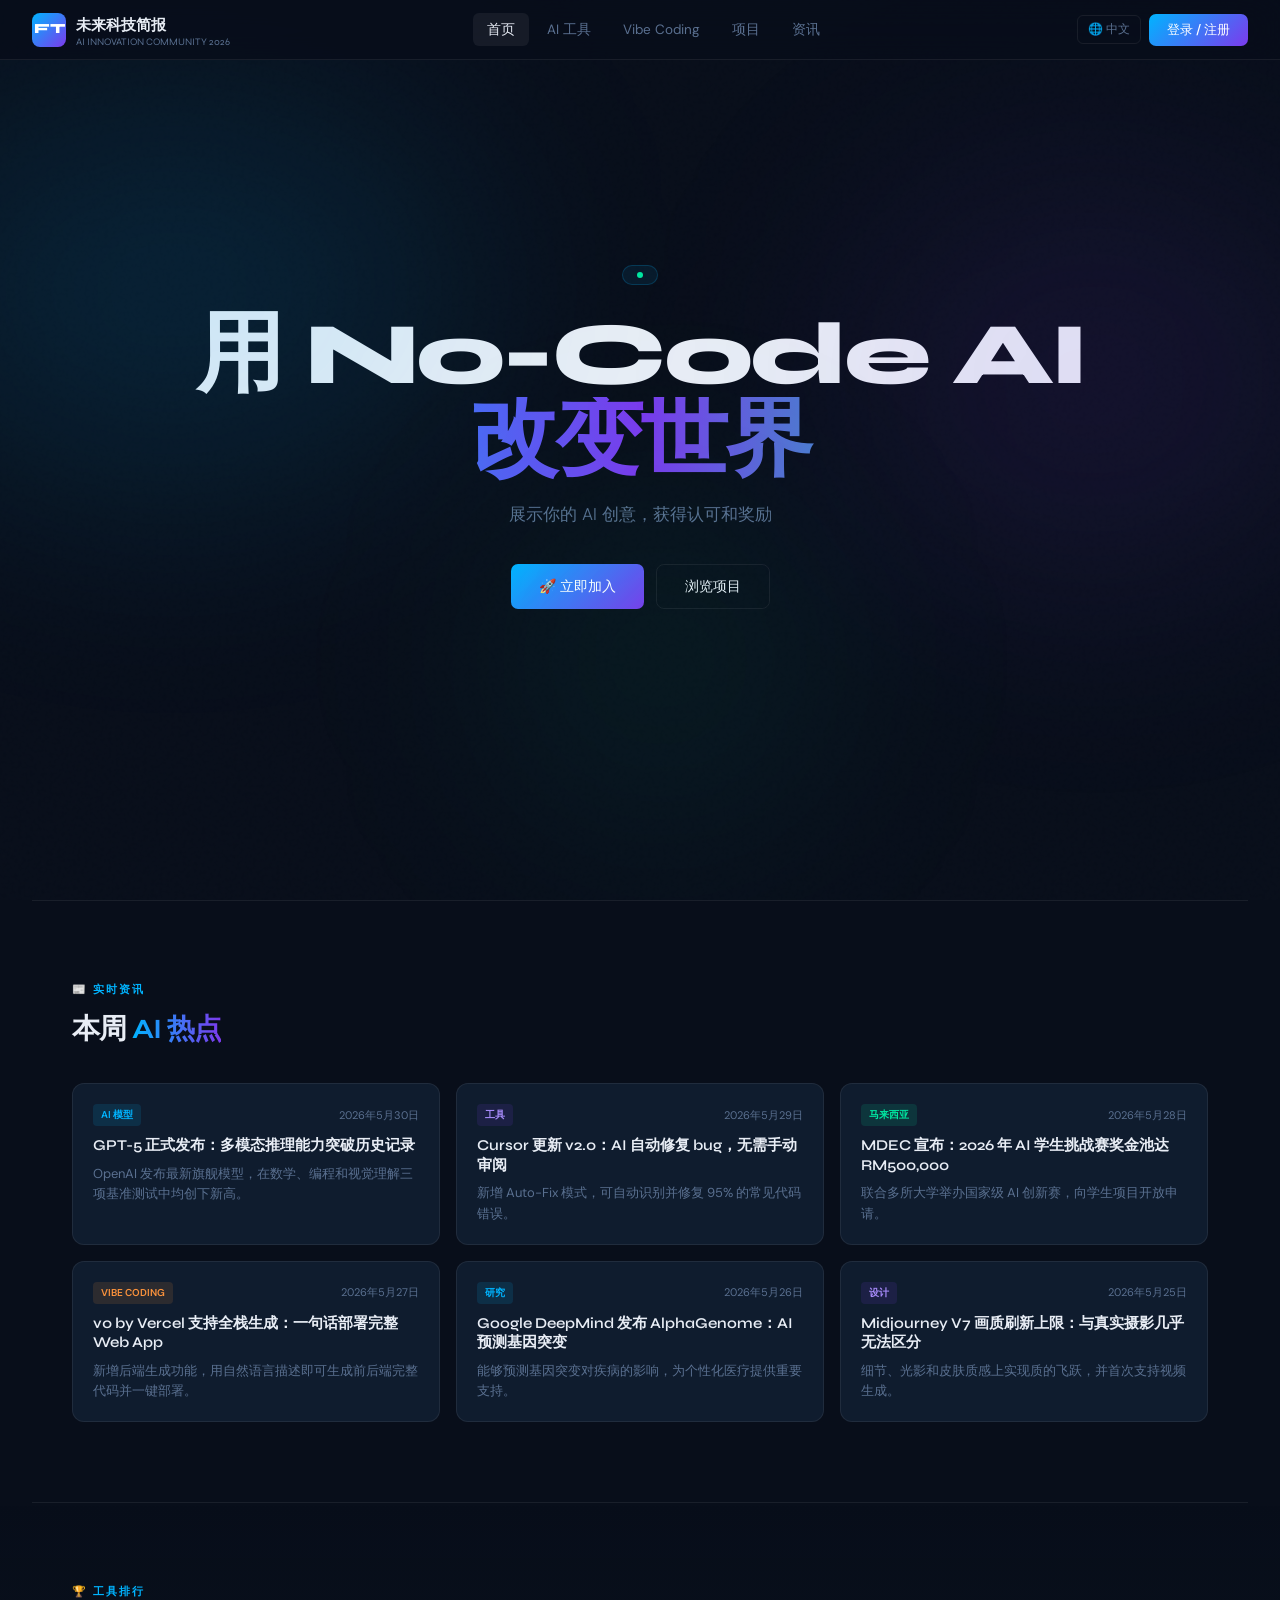
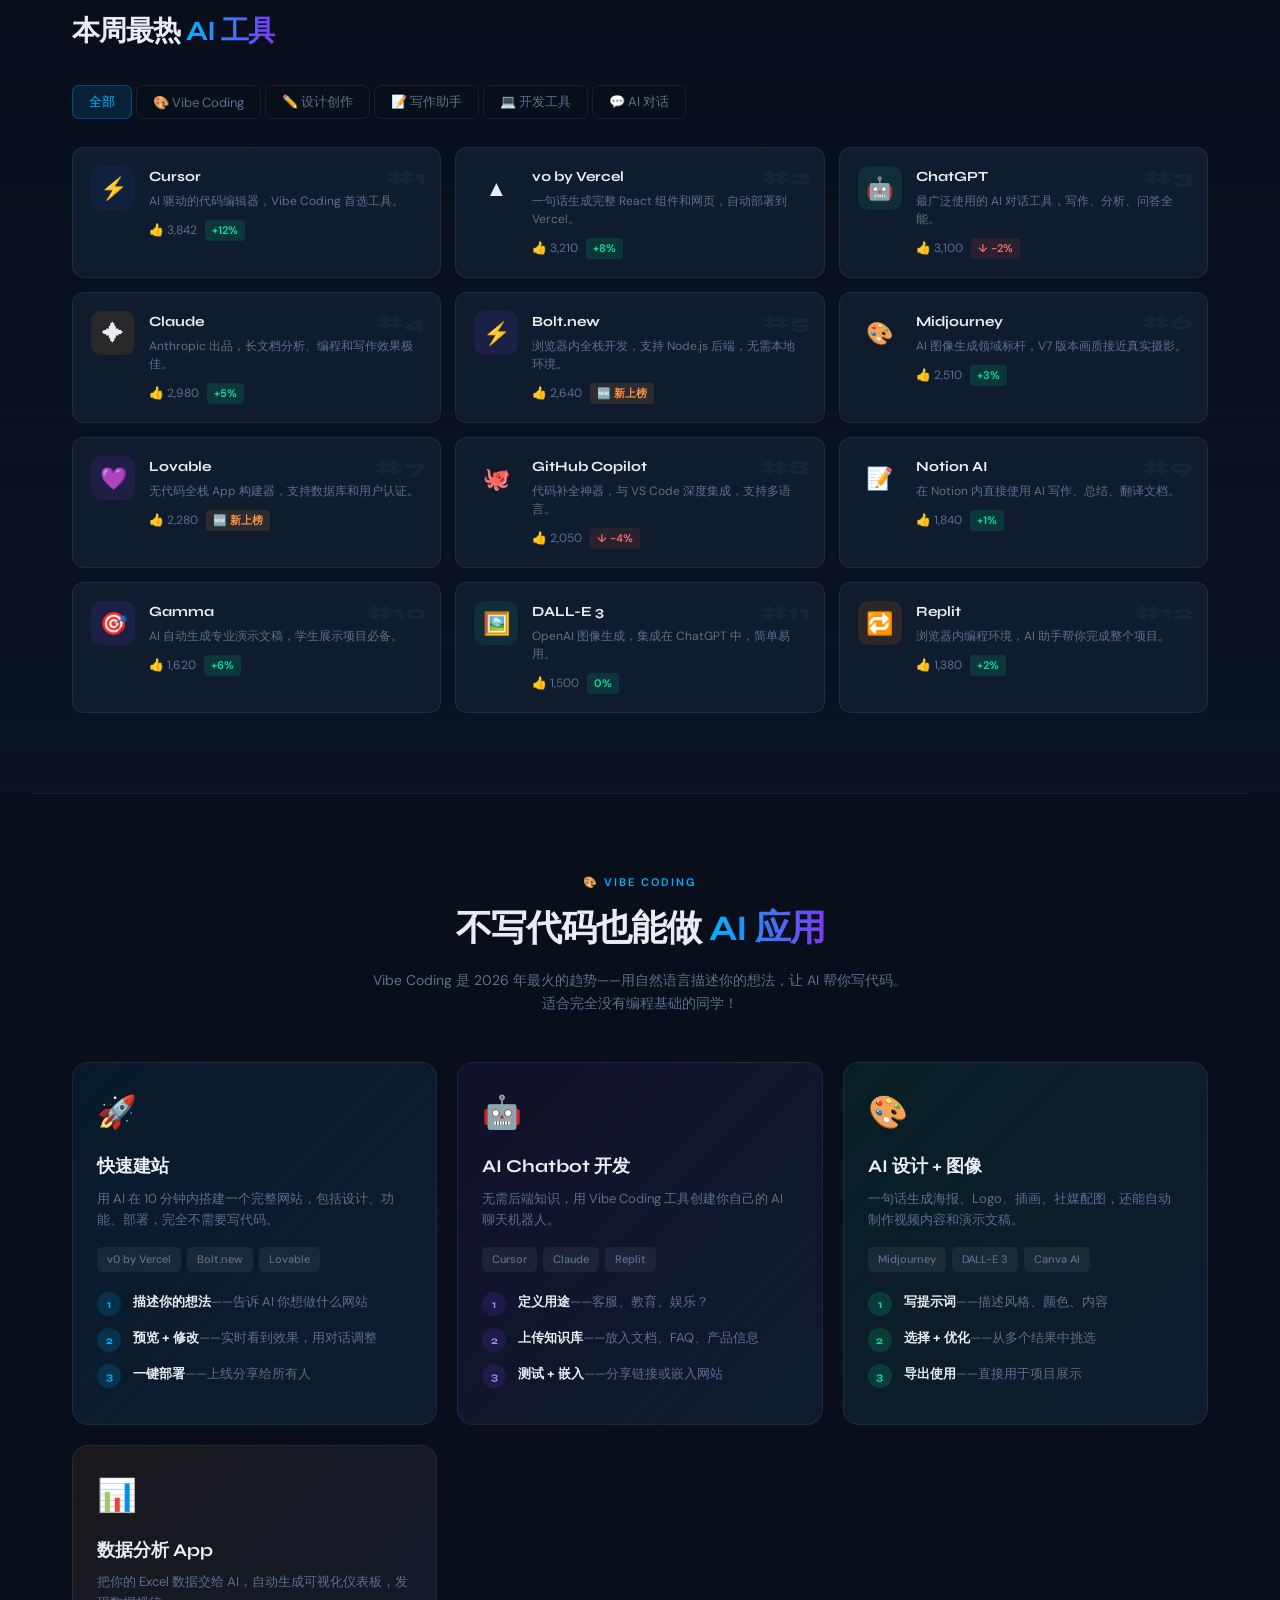
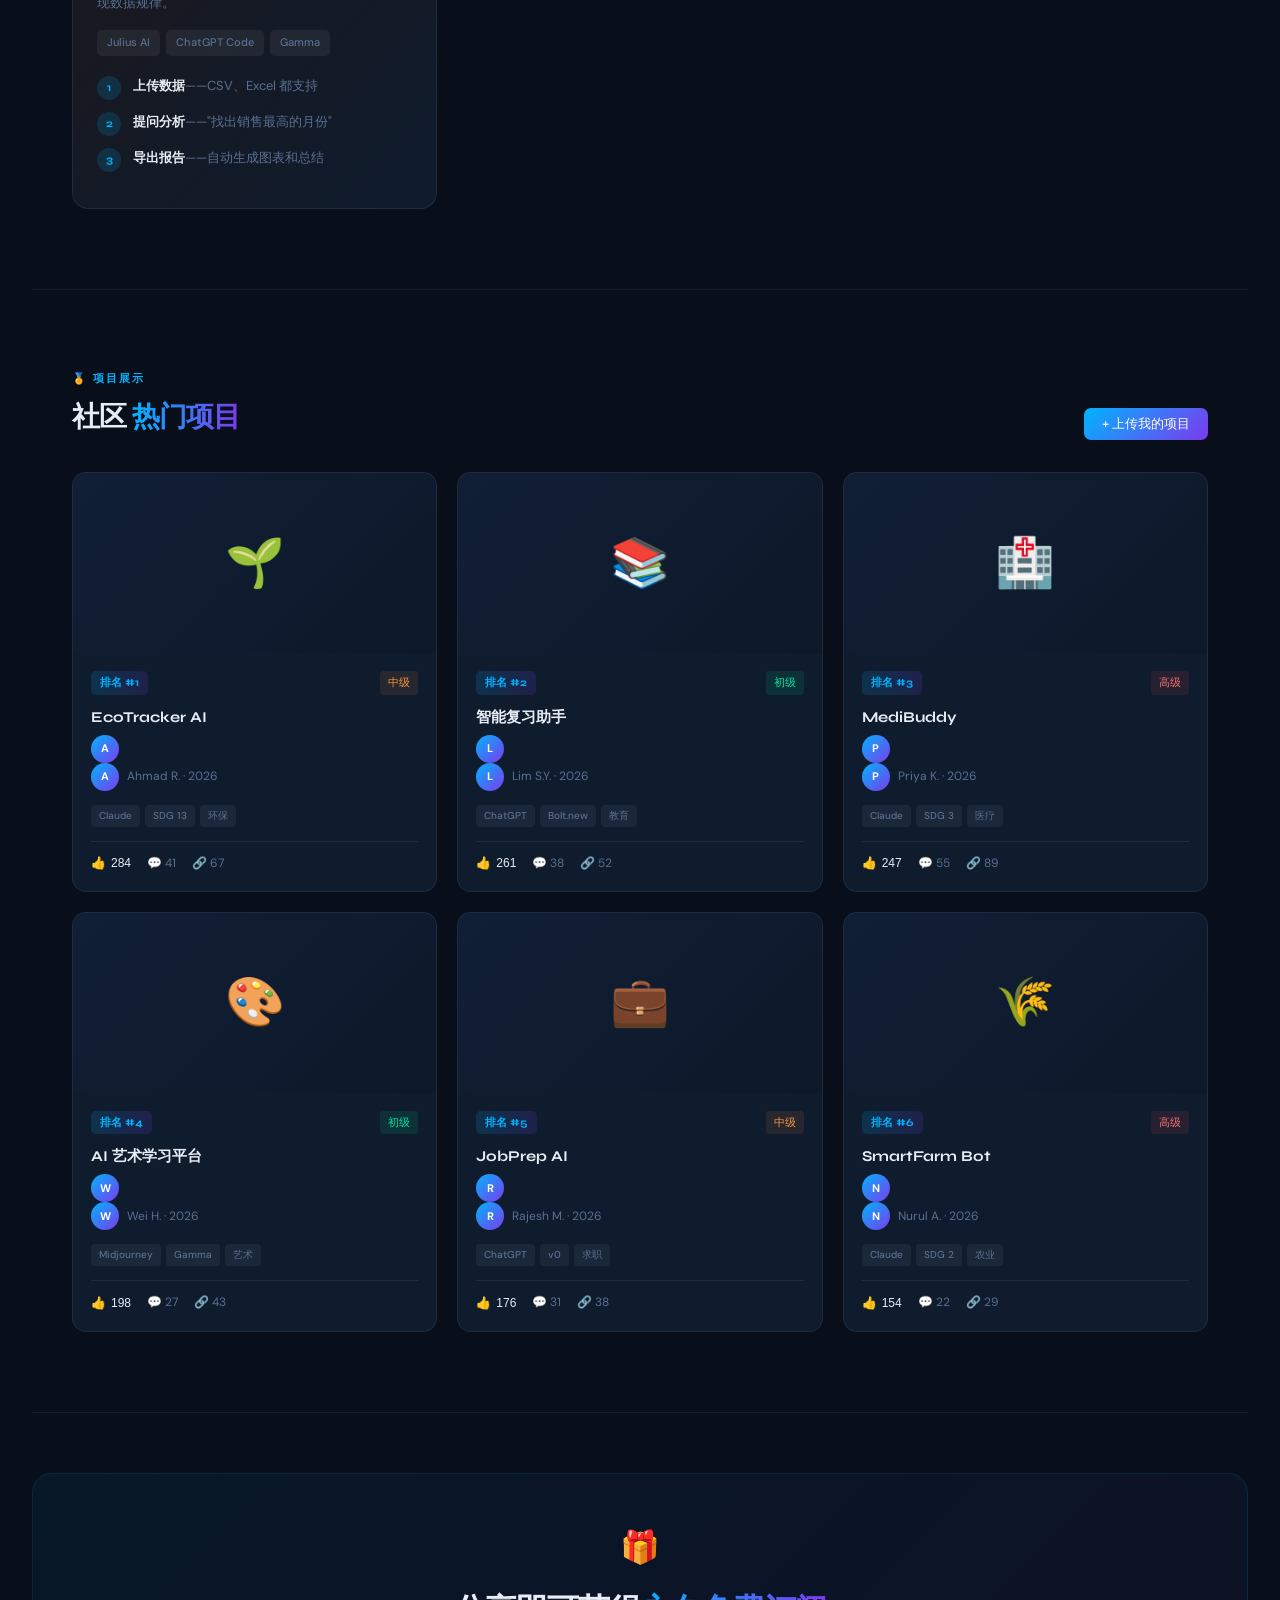
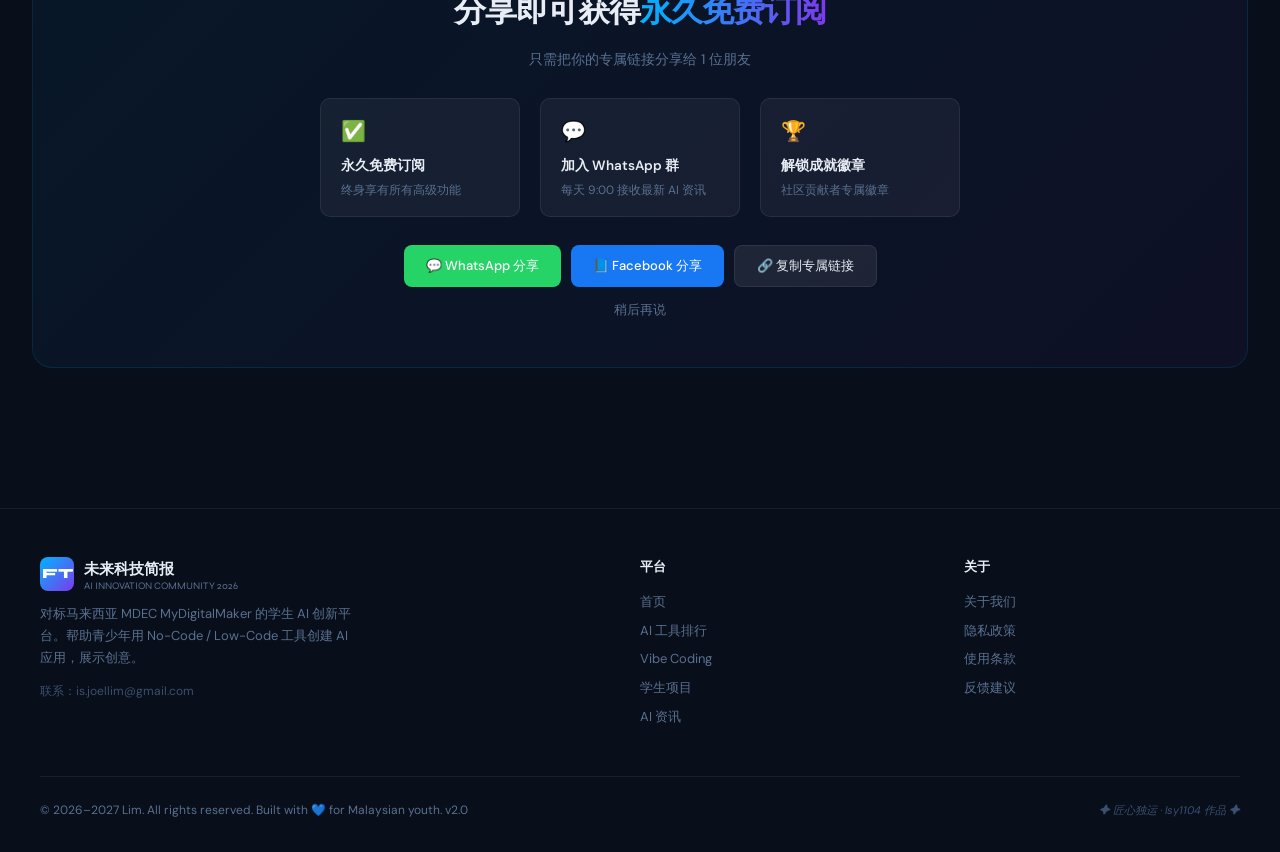
==== index.html @ 0456f893 "Update index.html" ====
<!DOCTYPE html>
<html lang="zh-CN">
<head>
<meta charset="UTF-8" />
<meta name="viewport" content="width=device-width, initial-scale=1.0" />
<meta name="description" content="马来西亚 AI 创新社区，分享 AI 工具、Vibe Coding 项目与最新科技资讯">
<meta property="og:title" content="未来科技简报 · AI 创新社区">
<meta property="og:description" content="展示你的 AI 创意，发现最新工具，加入马来西亚最活跃的 AI 学生社区">
<title>未来科技简报 · AI 创新社区</title>
<link rel="preconnect" href="https://fonts.googleapis.com" />
<link href="https://fonts.googleapis.com/css2?family=Syne:wght@400;600;700;800&family=DM+Sans:ital,wght@0,300;0,400;0,500;1,300&display=swap" rel="stylesheet" />
<style>
:root {
  --bg: #080e1a; --bg2: #0d1829; --bg3: #111f35; --card: #0f1c2e;
  --border: rgba(255,255,255,0.07); --blue: #00b4ff; --purple: #7c3aed;
  --green: #00e5a0; --text: #e8edf5; --muted: #5a7090; --muted2: #3a5070;
}
* { margin: 0; padding: 0; box-sizing: border-box; }
body { background: var(--bg); color: var(--text); font-family: 'DM Sans', sans-serif; font-size: 15px; line-height: 1.6; overflow-x: hidden; }
::-webkit-scrollbar { width: 6px; }
::-webkit-scrollbar-track { background: var(--bg); }
::-webkit-scrollbar-thumb { background: var(--muted2); border-radius: 3px; }
body::before {
  content: ''; position: fixed; inset: 0;
  background-image: url("data:image/svg+xml,%3Csvg viewBox='0 0 256 256' xmlns='http://www.w3.org/2000/svg'%3E%3Cfilter id='noise'%3E%3CfeTurbulence type='fractalNoise' baseFrequency='0.9' numOctaves='4' stitchTiles='stitch'/%3E%3C/filter%3E%3Crect width='100%25' height='100%25' filter='url(%23noise)' opacity='0.04'/%3E%3C/svg%3E");
  pointer-events: none; z-index: 0; opacity: 0.4;
}
nav {
  position: fixed; top: 0; left: 0; right: 0; z-index: 100;
  background: rgba(8,14,26,0.85); backdrop-filter: blur(20px);
  border-bottom: 1px solid var(--border); padding: 0 32px;
  height: 60px; display: flex; align-items: center; justify-content: space-between;
}
.nav-logo { display: flex; align-items: center; gap: 10px; text-decoration: none; }
.logo-mark {
  width: 34px; height: 34px; border-radius: 8px;
  background: linear-gradient(135deg, var(--blue), var(--purple));
  display: flex; align-items: center; justify-content: center;
  font-family: 'Syne', sans-serif; font-weight: 800; font-size: 14px; color: #fff;
}
.logo-text { font-family: 'Syne', sans-serif; font-weight: 700; font-size: 15px; color: var(--text); }
.logo-year { font-size: 10px; font-weight: 300; color: var(--muted); display: block; line-height: 1; }
.nav-links { display: flex; gap: 4px; }
.nav-links a { color: var(--muted); text-decoration: none; font-size: 13.5px; padding: 6px 14px; border-radius: 6px; transition: all 0.2s; }
.nav-links a:hover, .nav-links a.active { color: var(--text); background: rgba(255,255,255,0.06); }
.nav-actions { display: flex; gap: 8px; align-items: center; }
.lang-btn { background: transparent; border: 1px solid var(--border); color: var(--muted); font-size: 12px; padding: 5px 10px; border-radius: 6px; cursor: pointer; font-family: inherit; }
.btn-primary { background: linear-gradient(135deg, var(--blue), var(--purple)); color: #fff; border: none; font-size: 13px; font-weight: 500; padding: 7px 18px; border-radius: 7px; cursor: pointer; transition: opacity 0.2s; font-family: inherit; }
.btn-primary:hover { opacity: 0.85; }
section { position: relative; z-index: 1; }
.hero {
  min-height: 100dvh; display: flex; flex-direction: column; align-items: center; justify-content: center;
  text-align: center; padding: 100px 32px 60px; position: relative; overflow: hidden;
}
.hero-glow { position: absolute; border-radius: 50%; filter: blur(120px); pointer-events: none; }
.glow-blue { width: 600px; height: 400px; background: rgba(0,180,255,0.12); top: 10%; left: -10%; }
.glow-purple { width: 500px; height: 400px; background: rgba(124,58,237,0.1); top: 20%; right: -5%; }
.glow-green { width: 300px; height: 300px; background: rgba(0,229,160,0.08); bottom: 10%; left: 40%; }
.hero-badge { display: inline-flex; align-items: center; gap: 7px; background: rgba(0,180,255,0.08); border: 1px solid rgba(0,180,255,0.2); color: var(--blue); font-size: 12px; font-weight: 500; padding: 6px 14px; border-radius: 20px; margin-bottom: 28px; }
.badge-dot { width: 6px; height: 6px; background: var(--green); border-radius: 50%; animation: pulse 2s infinite; }
@keyframes pulse { 0%,100%{opacity:1;transform:scale(1)} 50%{opacity:0.5;transform:scale(1.3)} }
.hero h1 { font-family: 'Syne', sans-serif; font-weight: 800; font-size: clamp(40px, 8vw, 88px); line-height: 0.95; letter-spacing: -3px; margin-bottom: 20px; }
.hero h1 .line1 { display: block; color: var(--text); }
.hero h1 .line2 { display: block; background: linear-gradient(90deg, var(--blue) 0%, var(--purple) 50%, var(--green) 100%); -webkit-background-clip: text; -webkit-text-fill-color: transparent; background-clip: text; }
.hero-sub { color: var(--muted); font-size: 17px; max-width: 520px; margin: 0 auto 36px; font-weight: 300; }
.hero-ctas { display: flex; gap: 12px; justify-content: center; flex-wrap: wrap; }
.btn-outline { background: transparent; border: 1px solid var(--border); color: var(--text); font-size: 13px; padding: 10px 22px; border-radius: 8px; cursor: pointer; font-family: inherit; }
.btn-lg { padding: 12px 28px; font-size: 14px; }
.hero-stats { display: flex; gap: 48px; justify-content: center; margin-top: 64px; flex-wrap: wrap; }
.stat { text-align: center; }
.stat-num { font-family: 'Syne', sans-serif; font-size: 32px; font-weight: 800; background: linear-gradient(90deg, var(--blue), var(--green)); -webkit-background-clip: text; -webkit-text-fill-color: transparent; background-clip: text; letter-spacing: -1px; }
.stat-label { color: var(--muted); font-size: 12px; margin-top: 2px; }
.section-header { margin-bottom: 32px; }
.section-tag { font-size: 11px; font-weight: 600; letter-spacing: 2px; text-transform: uppercase; color: var(--blue); margin-bottom: 8px; }
.section-title { font-family: 'Syne', sans-serif; font-size: 28px; font-weight: 700; letter-spacing: -1px; color: var(--text); }
.section-title span { background: linear-gradient(90deg, var(--blue), var(--purple)); -webkit-background-clip: text; -webkit-text-fill-color: transparent; background-clip: text; }
.container { max-width: 1200px; margin: 0 auto; padding: 80px 32px; }
.news-grid { display: grid; grid-template-columns: repeat(auto-fill, minmax(340px, 1fr)); gap: 16px; }
.news-card { background: var(--card); border: 1px solid var(--border); border-radius: 12px; padding: 20px; cursor: pointer; transition: all 0.25s; text-decoration: none; color: inherit; display: block; }
.news-card:hover { border-color: rgba(0,180,255,0.25); transform: translateY(-2px); }
.news-meta { display: flex; align-items: center; gap: 8px; margin-bottom: 10px; flex-wrap: wrap; }
.news-tag { font-size: 10px; font-weight: 600; padding: 3px 8px; border-radius: 4px; text-transform: uppercase; }
.tag-ai { background: rgba(0,180,255,0.12); color: var(--blue); }
.tag-tool { background: rgba(124,58,237,0.12); color: #a78bfa; }
.tag-world { background: rgba(0,229,160,0.12); color: var(--green); }
.tag-coding { background: rgba(251,146,60,0.12); color: #fb923c; }
.news-date { color: var(--muted); font-size: 11px; margin-left: auto; }
.news-title { font-family: 'Syne', sans-serif; font-size: 15px; font-weight: 600; line-height: 1.3; margin-bottom: 8px; }
.news-desc { color: var(--muted); font-size: 13px; line-height: 1.55; }
.tools-section { background: linear-gradient(180deg, transparent, rgba(13,24,41,0.6)); }
.tools-tabs { display: flex; gap: 4px; margin-bottom: 28px; flex-wrap: wrap; }
.tab-btn { padding: 7px 16px; border-radius: 7px; font-size: 13px; cursor: pointer; border: 1px solid var(--border); background: transparent; color: var(--muted); font-family: inherit; transition: all 0.2s; }
.tab-btn.active { background: rgba(0,180,255,0.12); border-color: rgba(0,180,255,0.3); color: var(--blue); }
.tools-grid { display: grid; grid-template-columns: repeat(auto-fill, minmax(280px, 1fr)); gap: 14px; }
.tool-card { background: var(--card); border: 1px solid var(--border); border-radius: 12px; padding: 18px; display: flex; align-items: flex-start; gap: 14px; transition: all 0.25s; cursor: pointer; position: relative; overflow: hidden; }
.tool-card:hover { border-color: rgba(0,180,255,0.2); transform: translateY(-1px); }
.tool-rank { position: absolute; top: 14px; right: 14px; font-family: 'Syne', sans-serif; font-size: 20px; font-weight: 800; color: rgba(255,255,255,0.04); pointer-events: none; }
.tool-icon { width: 44px; height: 44px; border-radius: 10px; flex-shrink: 0; display: flex; align-items: center; justify-content: center; font-size: 22px; }
.tool-info { flex: 1; min-width: 0; }
.tool-name { font-family: 'Syne', sans-serif; font-weight: 700; font-size: 14px; margin-bottom: 3px; }
.tool-desc { color: var(--muted); font-size: 12px; line-height: 1.5; margin-bottom: 10px; }
.tool-meta { display: flex; align-items: center; gap: 8px; }
.tool-votes { font-size: 12px; color: var(--muted); }
.tool-change { font-size: 11px; font-weight: 600; padding: 2px 7px; border-radius: 4px; }
.up { background: rgba(0,229,160,0.12); color: var(--green); }
.down { background: rgba(239,68,68,0.12); color: #f87171; }
.new-tag { background: rgba(251,146,60,0.12); color: #fb923c; font-size: 11px; font-weight: 600; padding: 2px 7px; border-radius: 4px; }
.vibe-header { text-align: center; margin-bottom: 48px; }
.vibe-intro { color: var(--muted); max-width: 540px; margin: 12px auto 0; font-size: 14px; }
.vibe-grid { display: grid; grid-template-columns: repeat(auto-fill, minmax(300px, 1fr)); gap: 20px; }
.vibe-card { border-radius: 16px; padding: 24px; position: relative; overflow: hidden; border: 1px solid var(--border); transition: all 0.3s; cursor: pointer; }
.vibe-card:hover { transform: translateY(-3px); border-color: rgba(255,255,255,0.12); }
.vibe-card.blue-card { background: linear-gradient(135deg, rgba(0,180,255,0.08), var(--card)); }
.vibe-card.purple-card { background: linear-gradient(135deg, rgba(124,58,237,0.08), var(--card)); }
.vibe-card.green-card { background: linear-gradient(135deg, rgba(0,229,160,0.08), var(--card)); }
.vibe-card.orange-card { background: linear-gradient(135deg, rgba(251,146,60,0.08), var(--card)); }
.vibe-icon { font-size: 32px; margin-bottom: 14px; }
.vibe-name { font-family: 'Syne', sans-serif; font-weight: 700; font-size: 18px; margin-bottom: 8px; }
.vibe-desc { color: var(--muted); font-size: 13px; line-height: 1.6; margin-bottom: 16px; }
.vibe-tools { display: flex; flex-wrap: wrap; gap: 6px; }
.vibe-tool-chip { font-size: 11px; padding: 4px 10px; border-radius: 5px; font-weight: 500; background: rgba(255,255,255,0.06); color: var(--muted); }
.vibe-steps { margin-top: 20px; }
.step { display: flex; gap: 12px; align-items: flex-start; margin-bottom: 12px; }
.step-num { width: 24px; height: 24px; border-radius: 50%; flex-shrink: 0; display: flex; align-items: center; justify-content: center; font-size: 11px; font-weight: 700; font-family: 'Syne', sans-serif; }
.step-num.blue { background: rgba(0,180,255,0.15); color: var(--blue); }
.step-num.purple { background: rgba(124,58,237,0.15); color: #a78bfa; }
.step-num.green { background: rgba(0,229,160,0.15); color: var(--green); }
.step-text { font-size: 13px; color: var(--muted); line-height: 1.5; }
.step-text strong { color: var(--text); }
.projects-grid { display: grid; grid-template-columns: repeat(auto-fill, minmax(320px, 1fr)); gap: 20px; }
.project-card { background: var(--card); border: 1px solid var(--border); border-radius: 14px; overflow: hidden; transition: all 0.25s; cursor: pointer; }
.project-card:hover { border-color: rgba(0,180,255,0.2); transform: translateY(-3px); box-shadow: 0 20px 60px rgba(0,0,0,0.3); }
.project-img { width: 100%; height: 180px; background: linear-gradient(135deg, var(--bg3), var(--bg2)); display: flex; align-items: center; justify-content: center; font-size: 48px; }
.project-body { padding: 18px; }
.project-top { display: flex; align-items: center; justify-content: space-between; margin-bottom: 10px; }
.project-rank-badge { font-family: 'Syne', sans-serif; font-size: 11px; font-weight: 700; padding: 3px 9px; border-radius: 5px; background: linear-gradient(90deg, rgba(0,180,255,0.15), rgba(124,58,237,0.15)); color: var(--blue); }
.project-diff { font-size: 11px; padding: 3px 8px; border-radius: 4px; }
.diff-beginner { background: rgba(0,229,160,0.1); color: var(--green); }
.diff-intermediate { background: rgba(251,146,60,0.1); color: #fb923c; }
.diff-advanced { background: rgba(239,68,68,0.1); color: #f87171; }
.project-title { font-family: 'Syne', sans-serif; font-weight: 700; font-size: 15px; margin-bottom: 6px; }
.project-desc { color: var(--muted); font-size: 12.5px; line-height: 1.5; margin-bottom: 14px; }
.project-creator { display: flex; align-items: center; gap: 8px; margin-bottom: 14px; }
.creator-avatar { width: 28px; height: 28px; border-radius: 50%; background: linear-gradient(135deg, var(--blue), var(--purple)); display: flex; align-items: center; justify-content: center; font-size: 11px; font-weight: 700; color: #fff; }
.creator-name { font-size: 12px; color: var(--muted); }
.project-tags { display: flex; flex-wrap: wrap; gap: 5px; margin-bottom: 14px; }
.ptag { font-size: 10px; padding: 3px 8px; border-radius: 4px; font-weight: 500; background: rgba(255,255,255,0.05); color: var(--muted); }
.project-stats { display: flex; gap: 16px; border-top: 1px solid var(--border); padding-top: 12px; }
.pstat { display: flex; align-items: center; gap: 5px; font-size: 12px; color: var(--muted); }
.share-section { background: linear-gradient(135deg, rgba(0,180,255,0.06), rgba(124,58,237,0.06)); border: 1px solid rgba(0,180,255,0.12); border-radius: 20px; padding: 48px; text-align: center; margin: 0 32px; }
.share-section h2 { font-family: 'Syne', sans-serif; font-size: 32px; font-weight: 800; letter-spacing: -1px; margin-bottom: 12px; }
.share-benefits { display: flex; gap: 20px; justify-content: center; flex-wrap: wrap; margin: 28px 0; }
.benefit { background: rgba(255,255,255,0.05); border: 1px solid var(--border); border-radius: 10px; padding: 16px 20px; font-size: 13.5px; min-width: 200px; text-align: left; }
.benefit-icon { font-size: 20px; margin-bottom: 8px; }
.benefit-title { font-weight: 600; margin-bottom: 4px; }
.benefit-desc { color: var(--muted); font-size: 12px; }
.share-btns { display: flex; gap: 10px; justify-content: center; flex-wrap: wrap; margin-top: 28px; }
.share-btn { padding: 11px 22px; border-radius: 8px; font-size: 13px; font-weight: 500; cursor: pointer; border: none; font-family: inherit; transition: all 0.2s; display: flex; align-items: center; gap: 7px; }
.wa { background: #25d366; color: #fff; }
.fb { background: #1877f2; color: #fff; }
.copy-link { background: rgba(255,255,255,0.08); color: var(--text); border: 1px solid var(--border); }
.later-btn { background: transparent; color: var(--muted); font-size: 13px; cursor: pointer; border: none; font-family: inherit; margin-top: 14px; display: block; margin-inline: auto; }
footer { border-top: 1px solid var(--border); padding: 48px 32px 32px; margin-top: 80px; }
.footer-inner { max-width: 1200px; margin: 0 auto; }
.footer-top { display: grid; grid-template-columns: 2fr 1fr 1fr; gap: 48px; margin-bottom: 40px; }
.footer-brand p { color: var(--muted); font-size: 13px; line-height: 1.7; margin-top: 12px; max-width: 320px; }
.footer-col h4 { font-family: 'Syne', sans-serif; font-weight: 700; font-size: 13px; margin-bottom: 14px; color: var(--text); }
.footer-col a { display: block; color: var(--muted); text-decoration: none; font-size: 13px; margin-bottom: 8px; }
.footer-col a:hover { color: var(--text); }
.footer-bottom { border-top: 1px solid var(--border); padding-top: 24px; display: flex; justify-content: space-between; align-items: center; flex-wrap: wrap; gap: 8px; }
.footer-copy { color: var(--muted); font-size: 12px; }
.footer-watermark { color: var(--muted2); font-size: 11px; font-style: italic; }
.modal-overlay { display: none; position: fixed; inset: 0; background: rgba(0,0,0,0.7); backdrop-filter: blur(8px); z-index: 200; align-items: center; justify-content: center; padding: 20px; }
.modal-overlay.open { display: flex; }
.modal { background: var(--bg2); border: 1px solid var(--border); border-radius: 16px; padding: 32px; max-width: 480px; width: 100%; position: relative; max-height: 90vh; overflow-y: auto; }
.modal-close { position: absolute; top: 16px; right: 16px; background: transparent; border: 1px solid var(--border); color: var(--muted); width: 30px; height: 30px; border-radius: 6px; cursor: pointer; font-size: 16px; display: flex; align-items: center; justify-content: center; }
.modal h2 { font-family: 'Syne', sans-serif; font-size: 22px; font-weight: 700; margin-bottom: 6px; }
.modal-sub { color: var(--muted); font-size: 13px; margin-bottom: 24px; }
.form-group { margin-bottom: 16px; }
.form-label { display: block; font-size: 12px; font-weight: 600; color: var(--muted); margin-bottom: 6px; text-transform: uppercase; }
.form-input { width: 100%; background: rgba(255,255,255,0.04); border: 1px solid var(--border); border-radius: 8px; color: var(--text); font-size: 14px; padding: 10px 14px; font-family: inherit; outline: none; }
.form-input:focus { border-color: rgba(0,180,255,0.4); }
.form-input::placeholder { color: var(--muted2); }
.form-row { display: grid; grid-template-columns: 1fr 1fr; gap: 12px; }
.modal-switch { text-align: center; margin-top: 16px; color: var(--muted); font-size: 13px; }
.modal-switch a { color: var(--blue); cursor: pointer; text-decoration: none; }
.toast-container { position: fixed; bottom: 24px; right: 24px; z-index: 300; display: flex; flex-direction: column; gap: 10px; }
.toast { background: var(--bg2); border: 1px solid var(--border); border-radius: 10px; padding: 14px 18px; font-size: 13.5px; box-shadow: 0 8px 32px rgba(0,0,0,0.4); min-width: 260px; display: flex; align-items: center; gap: 10px; animation: slideIn 0.3s ease; max-width: 340px; }
.toast.success { border-color: rgba(0,229,160,0.3); }
@keyframes slideIn { from { transform: translateX(100%); opacity: 0; } to { transform: translateX(0); opacity: 1; } }
.divider { height: 1px; background: var(--border); margin: 0 32px; }
.text-gradient { background: linear-gradient(90deg, var(--blue), var(--purple)); -webkit-background-clip: text; -webkit-text-fill-color: transparent; background-clip: text; }

/* 移动端优化 */
@media (max-width: 768px) {
  nav { padding: 0 16px; }
  .nav-links { display: none; }
  .container { padding: 60px 20px; }
  .hero { padding: 80px 20px 40px; }
  .hero-stats { gap: 24px; }
  .footer-top { grid-template-columns: 1fr; gap: 28px; }
  .share-section { padding: 32px 20px; margin: 0 16px; }
  .form-row { grid-template-columns: 1fr; }
  .glow-blue, .glow-purple, .glow-green { display: none; }
}
</style>
</head>
<body>

<nav>
  <a href="#" class="nav-logo">
    <div class="logo-mark">FT</div>
    <div class="logo-text">未来科技简报<span class="logo-year">AI INNOVATION COMMUNITY 2026</span></div>
  </a>
<div class="nav-links">
  <a href="#" class="active" id="nav-home">首页</a>
  <a href="#tools" id="nav-tools">AI 工具</a>
  <a href="#vibe" id="nav-vibe">Vibe Coding</a>
  <a href="#projects" id="nav-projects">项目</a>
  <a href="#news" id="nav-news">资讯</a>
</div>
  <div class="nav-actions">
    <button class="lang-btn" id="lang-btn">
🌐 中文
</button>
    <button class="btn-primary" id="nav-auth-btn" onclick="openModal('auth')">登录 / 注册</button>
  </div>
</nav>

<section class="hero">
  <div class="hero-glow glow-blue"></div>
  <div class="hero-glow glow-purple"></div>
  <div class="hero-glow glow-green"></div>
<div class="hero-badge" data-i18n="hero.badge">
  <div class="badge-dot"></div>
</div>

<h1>
  <span class="line1" data-i18n="hero.title_line1">用 No-Code AI</span>
  <span class="line2" data-i18n="hero.title_line2">改变世界</span>
</h1>
<p class="hero-sub" data-i18n="hero.subtitle">展示你的 AI 创意，获得认可和奖励</p>
  <div class="hero-ctas">
    <button class="btn-primary btn-lg" onclick="openModal('auth')">🚀 立即加入</button>
    <button class="btn-outline btn-lg" onclick="scrollTo({top: document.getElementById('projects').offsetTop - 70, behavior:'smooth'})">浏览项目</button>
  </div>
  <div class="hero-stats">
<div class="stat-label" data-i18n="hero.stat_users"></div>
<div class="stat-label" data-i18n="hero.stat_projects"></div>
<div class="stat-label" data-i18n="hero.stat_tools"></div>
<div class="stat-label" data-i18n="hero.stat_update"></div>
  </div>
</section>

<div class="divider"></div>

<section id="news" class="container">
  <div class="section-header">
    <div class="section-tag">📰 实时资讯</div>
    <div class="section-title">本周 <span>AI 热点</span></div>
  </div>
  <div class="news-grid" id="news-grid">
    <a class="news-card" href="#" onclick="return false">
      <div class="news-meta"><span class="news-tag tag-ai">AI 模型</span><span class="news-date">2026年5月30日</span></div>
      <div class="news-title">GPT-5 正式发布：多模态推理能力突破历史记录</div>
      <div class="news-desc">OpenAI 发布最新旗舰模型，在数学、编程和视觉理解三项基准测试中均创下新高。</div>
    </a>
    <a class="news-card" href="#" onclick="return false">
      <div class="news-meta"><span class="news-tag tag-tool">工具</span><span class="news-date">2026年5月29日</span></div>
      <div class="news-title">Cursor 更新 v2.0：AI 自动修复 bug，无需手动审阅</div>
      <div class="news-desc">新增 Auto-Fix 模式，可自动识别并修复 95% 的常见代码错误。</div>
    </a>
    <a class="news-card" href="#" onclick="return false">
      <div class="news-meta"><span class="news-tag tag-world">马来西亚</span><span class="news-date">2026年5月28日</span></div>
      <div class="news-title">MDEC 宣布：2026 年 AI 学生挑战赛奖金池达 RM500,000</div>
      <div class="news-desc">联合多所大学举办国家级 AI 创新赛，向学生项目开放申请。</div>
    </a>
    <a class="news-card" href="#" onclick="return false">
      <div class="news-meta"><span class="news-tag tag-coding">Vibe Coding</span><span class="news-date">2026年5月27日</span></div>
      <div class="news-title">v0 by Vercel 支持全栈生成：一句话部署完整 Web App</div>
      <div class="news-desc">新增后端生成功能，用自然语言描述即可生成前后端完整代码并一键部署。</div>
    </a>
    <a class="news-card" href="#" onclick="return false">
      <div class="news-meta"><span class="news-tag tag-ai">研究</span><span class="news-date">2026年5月26日</span></div>
      <div class="news-title">Google DeepMind 发布 AlphaGenome：AI 预测基因突变</div>
      <div class="news-desc">能够预测基因突变对疾病的影响，为个性化医疗提供重要支持。</div>
    </a>
    <a class="news-card" href="#" onclick="return false">
      <div class="news-meta"><span class="news-tag tag-tool">设计</span><span class="news-date">2026年5月25日</span></div>
      <div class="news-title">Midjourney V7 画质刷新上限：与真实摄影几乎无法区分</div>
      <div class="news-desc">细节、光影和皮肤质感上实现质的飞跃，并首次支持视频生成。</div>
    </a>
  </div>
</section>

<div class="divider"></div>

<section id="tools" class="tools-section">
  <div class="container">
    <div class="section-header">
      <div class="section-tag">🏆 工具排行</div>
      <div class="section-title">本周最热 <span>AI 工具</span></div>
    </div>
    <div class="tools-tabs">
      <button class="tab-btn active" onclick="filterTools('all', this)">全部</button>
      <button class="tab-btn" onclick="filterTools('vibe', this)">🎨 Vibe Coding</button>
      <button class="tab-btn" onclick="filterTools('design', this)">✏️ 设计创作</button>
      <button class="tab-btn" onclick="filterTools('write', this)">📝 写作助手</button>
      <button class="tab-btn" onclick="filterTools('dev', this)">💻 开发工具</button>
      <button class="tab-btn" onclick="filterTools('chat', this)">💬 AI 对话</button>
    </div>
    <div class="tools-grid" id="tools-grid"></div>
  </div>
</section>

<div class="divider"></div>

<section id="vibe">
  <div class="container">
    <div class="vibe-header">
      <div class="section-tag" style="text-align:center">🎨 Vibe Coding</div>
      <div class="section-title" style="text-align:center; font-size:36px">不写代码也能做 <span>AI 应用</span></div>
      <p class="vibe-intro">Vibe Coding 是 2026 年最火的趋势——用自然语言描述你的想法，让 AI 帮你写代码。适合完全没有编程基础的同学！</p>
    </div>
    <div class="vibe-grid">
      <div class="vibe-card blue-card">
        <div class="vibe-icon">🚀</div>
        <div class="vibe-name">快速建站</div>
        <div class="vibe-desc">用 AI 在 10 分钟内搭建一个完整网站，包括设计、功能、部署，完全不需要写代码。</div>
        <div class="vibe-tools"><span class="vibe-tool-chip">v0 by Vercel</span><span class="vibe-tool-chip">Bolt.new</span><span class="vibe-tool-chip">Lovable</span></div>
        <div class="vibe-steps">
          <div class="step"><div class="step-num blue">1</div><div class="step-text"><strong>描述你的想法</strong>——告诉 AI 你想做什么网站</div></div>
          <div class="step"><div class="step-num blue">2</div><div class="step-text"><strong>预览 + 修改</strong>——实时看到效果，用对话调整</div></div>
          <div class="step"><div class="step-num blue">3</div><div class="step-text"><strong>一键部署</strong>——上线分享给所有人</div></div>
        </div>
      </div>
      <div class="vibe-card purple-card">
        <div class="vibe-icon">🤖</div>
        <div class="vibe-name">AI Chatbot 开发</div>
        <div class="vibe-desc">无需后端知识，用 Vibe Coding 工具创建你自己的 AI 聊天机器人。</div>
        <div class="vibe-tools"><span class="vibe-tool-chip">Cursor</span><span class="vibe-tool-chip">Claude</span><span class="vibe-tool-chip">Replit</span></div>
        <div class="vibe-steps">
          <div class="step"><div class="step-num purple">1</div><div class="step-text"><strong>定义用途</strong>——客服、教育、娱乐？</div></div>
          <div class="step"><div class="step-num purple">2</div><div class="step-text"><strong>上传知识库</strong>——放入文档、FAQ、产品信息</div></div>
          <div class="step"><div class="step-num purple">3</div><div class="step-text"><strong>测试 + 嵌入</strong>——分享链接或嵌入网站</div></div>
        </div>
      </div>
      <div class="vibe-card green-card">
        <div class="vibe-icon">🎨</div>
        <div class="vibe-name">AI 设计 + 图像</div>
        <div class="vibe-desc">一句话生成海报、Logo、插画、社媒配图，还能自动制作视频内容和演示文稿。</div>
        <div class="vibe-tools"><span class="vibe-tool-chip">Midjourney</span><span class="vibe-tool-chip">DALL-E 3</span><span class="vibe-tool-chip">Canva AI</span></div>
        <div class="vibe-steps">
          <div class="step"><div class="step-num green">1</div><div class="step-text"><strong>写提示词</strong>——描述风格、颜色、内容</div></div>
          <div class="step"><div class="step-num green">2</div><div class="step-text"><strong>选择 + 优化</strong>——从多个结果中挑选</div></div>
          <div class="step"><div class="step-num green">3</div><div class="step-text"><strong>导出使用</strong>——直接用于项目展示</div></div>
        </div>
      </div>
      <div class="vibe-card orange-card">
        <div class="vibe-icon">📊</div>
        <div class="vibe-name">数据分析 App</div>
        <div class="vibe-desc">把你的 Excel 数据交给 AI，自动生成可视化仪表板，发现数据规律。</div>
        <div class="vibe-tools"><span class="vibe-tool-chip">Julius AI</span><span class="vibe-tool-chip">ChatGPT Code</span><span class="vibe-tool-chip">Gamma</span></div>
        <div class="vibe-steps">
          <div class="step"><div class="step-num blue">1</div><div class="step-text"><strong>上传数据</strong>——CSV、Excel 都支持</div></div>
          <div class="step"><div class="step-num blue">2</div><div class="step-text"><strong>提问分析</strong>——"找出销售最高的月份"</div></div>
          <div class="step"><div class="step-num blue">3</div><div class="step-text"><strong>导出报告</strong>——自动生成图表和总结</div></div>
        </div>
      </div>
    </div>
  </div>
</section>

<div class="divider"></div>

<section id="projects">
  <div class="container">
    <div style="display:flex; justify-content:space-between; align-items:flex-end; flex-wrap:wrap; gap:16px; margin-bottom:32px;">
      <div><div class="section-tag">🏅 项目展示</div><div class="section-title">社区 <span>热门项目</span></div></div>
      <button class="btn-primary" onclick="handleUploadClick()">+ 上传我的项目</button>
    </div>
    <div class="projects-grid" id="projects-grid"></div>
  </div>
</section>

<div class="divider"></div>

<div style="padding:60px 0; position:relative; z-index:1;">
  <div class="share-section">
    <div style="font-size:32px; margin-bottom:12px;">🎁</div>
    <h2>分享即可获得<span class="text-gradient">永久免费订阅</span></h2>
    <p style="color:var(--muted); font-size:14px; margin-top:8px;">只需把你的专属链接分享给 1 位朋友</p>
    <div class="share-benefits">
      <div class="benefit"><div class="benefit-icon">✅</div><div class="benefit-title">永久免费订阅</div><div class="benefit-desc">终身享有所有高级功能</div></div>
      <div class="benefit"><div class="benefit-icon">💬</div><div class="benefit-title">加入 WhatsApp 群</div><div class="benefit-desc">每天 9:00 接收最新 AI 资讯</div></div>
      <div class="benefit"><div class="benefit-icon">🏆</div><div class="benefit-title">解锁成就徽章</div><div class="benefit-desc">社区贡献者专属徽章</div></div>
    </div>
    <div class="share-btns">
      <button class="share-btn wa" onclick="toast('✅ 正在打开 WhatsApp...')">💬 WhatsApp 分享</button>
      <button class="share-btn fb" onclick="toast('✅ 正在打开 Facebook...')">📘 Facebook 分享</button>
      <button class="share-btn copy-link" onclick="copyLink()">🔗 复制专属链接</button>
    </div>
    <button class="later-btn" onclick="toast('⏰ 30 分钟后再提醒你')">稍后再说</button>
  </div>
</div>

<footer>
  <div class="footer-inner">
    <div class="footer-top">
      <div class="footer-brand">
        <div style="display:flex; gap:10px; align-items:center; margin-bottom:12px;">
          <div class="logo-mark">FT</div>
          <div class="logo-text">未来科技简报<span class="logo-year">AI INNOVATION COMMUNITY 2026</span></div>
        </div>
        <p>对标马来西亚 MDEC MyDigitalMaker 的学生 AI 创新平台。帮助青少年用 No-Code / Low-Code 工具创建 AI 应用，展示创意。</p>
        <p style="margin-top:12px; color:var(--muted2); font-size:12px;">联系：is.joellim@gmail.com</p>
      </div>
      <div class="footer-col">
        <h4>平台</h4>
        <a href="#">首页</a><a href="#tools">AI 工具排行</a><a href="#vibe">Vibe Coding</a><a href="#projects">学生项目</a><a href="#news">AI 资讯</a>
      </div>
      <div class="footer-col">
        <h4>关于</h4>
        <a href="#">关于我们</a><a href="#">隐私政策</a><a href="#">使用条款</a><a href="#">反馈建议</a>
      </div>
    </div>
    <div class="footer-bottom">
      <div class="footer-copy">© 2026–2027 Lim. All rights reserved. Built with 💙 for Malaysian youth. v2.0</div>
      <div class="footer-watermark">✦ 匠心独运 · lsy1104 作品 ✦</div>
    </div>
  </div>
</footer>

<!-- AUTH MODAL -->
<div class="modal-overlay" id="auth-modal">
  <div class="modal">
    <button class="modal-close" onclick="closeModal('auth')">✕</button>
    <h2 id="auth-title">登录账户</h2>
    <p class="modal-sub">加入 2,400+ 名学生组成的 AI 创新社区</p>
    <div class="form-group">
      <label class="form-label">邮箱</label>
      <input class="form-input" id="auth-email" type="email" placeholder="you@example.com" />
    </div>
    <div class="form-group" id="auth-nickname-group" style="display:none">
      <label class="form-label">昵称</label>
      <input class="form-input" id="auth-nickname" type="text" placeholder="你的显示名称" />
    </div>
    <div class="form-group">
      <label class="form-label">密码</label>
      <input class="form-input" id="auth-password" type="password" placeholder="至少 6 位" />
    </div>
    <button class="btn-primary" style="width:100%;padding:12px;font-size:14px;margin-top:4px;" id="auth-btn" onclick="handleAuth()">登录</button>
    <div class="modal-switch">
      <span id="auth-switch-text">还没有账号？</span>
      <a onclick="toggleAuth()">注册</a>
    </div>
  </div>
</div>

<!-- UPLOAD MODAL -->
<div class="modal-overlay" id="upload-modal">
  <div class="modal" style="max-width:560px">
    <button class="modal-close" onclick="closeModal('upload')">✕</button>
    <h2>上传项目</h2>
    <p class="modal-sub">分享你的 AI 创新作品，获得社区投票和认可</p>
    <div class="form-group">
      <label class="form-label">项目名称 *</label>
      <input class="form-input" id="upload-title" type="text" placeholder="用一句话概括你的项目" maxlength="50" />
    </div>
    <div class="form-group">
      <label class="form-label">项目介绍 *</label>
      <textarea class="form-input" id="upload-desc" rows="3" placeholder="这个项目解决了什么问题？你是怎么做的？" style="resize:vertical;"></textarea>
    </div>
    <div class="form-row">
      <div class="form-group">
        <label class="form-label">项目难度</label>
        <select class="form-input" id="upload-diff">
          <option value="beginner">初级 Beginner</option>
          <option value="intermediate">中级 Intermediate</option>
          <option value="advanced">高级 Advanced</option>
        </select>
      </div>
      <div class="form-group">
        <label class="form-label">项目分类</label>
        <select class="form-input" id="upload-cat">
          <option>个人项目</option><option>学校项目</option><option>竞赛项目</option>
        </select>
      </div>
    </div>
    <div class="form-row">
      <div class="form-group">
        <label class="form-label">GitHub 链接（可选）</label>
        <input class="form-input" id="upload-github" type="url" placeholder="https://github.com/..." />
      </div>
      <div class="form-group">
        <label class="form-label">视频链接（可选）</label>
        <input class="form-input" id="upload-video" type="url" placeholder="https://youtube.com/..." />
      </div>
    </div>
    <button class="btn-primary" style="width:100%;padding:12px;font-size:14px;margin-top:4px;" id="upload-btn" onclick="submitProject()">🚀 提交项目</button>
  </div>
</div>

<div class="toast-container" id="toast-container"></div>

<script>
// ── 全局错误保护 ──
window.addEventListener('error', e => console.error('Error:', e.error));
window.addEventListener('unhandledrejection', e => console.error('Promise:', e.reason));

// ── API ──
const API_URL = window.location.hostname === 'localhost'
  ? 'http://localhost:8000'
  : 'https://web-production-de67.up.railway.app';

// ── 静态数据 ──
const tools = [
  { name: 'Cursor', icon: '⚡', cat: 'vibe dev', desc: 'AI 驱动的代码编辑器，Vibe Coding 首选工具。', votes: 3842, change: '+12%', rank: 1, color: '#1e40af' },
  { name: 'v0 by Vercel', icon: '▲', cat: 'vibe', desc: '一句话生成完整 React 组件和网页，自动部署到 Vercel。', votes: 3210, change: '+8%', rank: 2, color: '#000' },
  { name: 'ChatGPT', icon: '🤖', cat: 'chat write', desc: '最广泛使用的 AI 对话工具，写作、分析、问答全能。', votes: 3100, change: '↓ -2%', rank: 3, color: '#10a37f', down: true },
  { name: 'Claude', icon: '✦', cat: 'chat write dev', desc: 'Anthropic 出品，长文档分析、编程和写作效果极佳。', votes: 2980, change: '+5%', rank: 4, color: '#d97706' },
  { name: 'Bolt.new', icon: '⚡', cat: 'vibe', desc: '浏览器内全栈开发，支持 Node.js 后端，无需本地环境。', votes: 2640, change: '🆕', rank: 5, isNew: true, color: '#7c3aed' },
  { name: 'Midjourney', icon: '🎨', cat: 'design', desc: 'AI 图像生成领域标杆，V7 版本画质接近真实摄影。', votes: 2510, change: '+3%', rank: 6, color: '#0f172a' },
  { name: 'Lovable', icon: '💜', cat: 'vibe', desc: '无代码全栈 App 构建器，支持数据库和用户认证。', votes: 2280, change: '🆕', rank: 7, isNew: true, color: '#9333ea' },
  { name: 'GitHub Copilot', icon: '🐙', cat: 'dev', desc: '代码补全神器，与 VS Code 深度集成，支持多语言。', votes: 2050, change: '↓ -4%', rank: 8, color: '#333', down: true },
  { name: 'Notion AI', icon: '📝', cat: 'write', desc: '在 Notion 内直接使用 AI 写作、总结、翻译文档。', votes: 1840, change: '+1%', rank: 9, color: '#000' },
  { name: 'Gamma', icon: '🎯', cat: 'design write', desc: 'AI 自动生成专业演示文稿，学生展示项目必备。', votes: 1620, change: '+6%', rank: 10, color: '#7c3aed' },
  { name: 'DALL-E 3', icon: '🖼️', cat: 'design', desc: 'OpenAI 图像生成，集成在 ChatGPT 中，简单易用。', votes: 1500, change: '0%', rank: 11, color: '#10a37f' },
  { name: 'Replit', icon: '🔁', cat: 'vibe dev', desc: '浏览器内编程环境，AI 助手帮你完成整个项目。', votes: 1380, change: '+2%', rank: 12, color: '#f97316' },
];

const defaultProjects = [
  { emoji: '🌱', name: 'EcoTracker AI', creator: 'Ahmad R.', desc: '用 AI 追踪个人碳排放，提供减排建议，对标 SDG 13 气候行动', diff: 'intermediate', tags: ['Claude', 'SDG 13', '环保'], votes: 284, comments: 41, shares: 67, rank: 1 },
  { emoji: '📚', name: '智能复习助手', creator: 'Lim S.Y.', desc: '上传课本 PDF，AI 自动生成考试要点和练习题，学习效率提升 3 倍', diff: 'beginner', tags: ['ChatGPT', 'Bolt.new', '教育'], votes: 261, comments: 38, shares: 52, rank: 2 },
  { emoji: '🏥', name: 'MediBuddy', creator: 'Priya K.', desc: '多语言医疗咨询 AI，支持马来语和中文，帮助农村地区居民了解基础健康知识', diff: 'advanced', tags: ['Claude', 'SDG 3', '医疗'], votes: 247, comments: 55, shares: 89, rank: 3 },
  { emoji: '🎨', name: 'AI 艺术学习平台', creator: 'Wei H.', desc: '用 Midjourney 和 AI 辅助学生学习数字艺术，已有 200+ 学生参与', diff: 'beginner', tags: ['Midjourney', 'Gamma', '艺术'], votes: 198, comments: 27, shares: 43, rank: 4 },
  { emoji: '💼', name: 'JobPrep AI', creator: 'Rajesh M.', desc: '模拟面试练习 + 简历优化，帮助应届生准备求职，对标 SDG 8 体面工作', diff: 'intermediate', tags: ['ChatGPT', 'v0', '求职'], votes: 176, comments: 31, shares: 38, rank: 5 },
  { emoji: '🌾', name: 'SmartFarm Bot', creator: 'Nurul A.', desc: '农业 AI 助手，根据天气和土壤数据提供种植建议，帮助本地农民增产', diff: 'advanced', tags: ['Claude', 'SDG 2', '农业'], votes: 154, comments: 22, shares: 29, rank: 6 },
];

// ── 渲染工具 ──
function renderTools(filter = 'all') {
  const grid = document.getElementById('tools-grid');
  const filtered = filter === 'all' ? tools : tools.filter(t => t.cat.includes(filter));
  grid.innerHTML = filtered.map(t => `
    <div class="tool-card">
      <div class="tool-rank">#${t.rank}</div>
      <div class="tool-icon" style="background:${t.color}20;">${t.icon}</div>
      <div class="tool-info">
        <div class="tool-name">${t.name}</div>
        <div class="tool-desc">${t.desc}</div>
        <div class="tool-meta">
          <div class="tool-votes">👍 ${t.votes.toLocaleString()}</div>
          ${t.isNew ? `<span class="new-tag">🆕 新上榜</span>` : `<span class="tool-change ${t.down ? 'down' : 'up'}">${t.change}</span>`}
        </div>
      </div>
    </div>`).join('');
}

// ── 渲染项目 ──
function renderProjects(list) {
  const data = list || defaultProjects;
  const grid = document.getElementById('projects-grid');
  grid.innerHTML = data.map((p, i) => `
    <div class="project-card">
      <div class="project-img">${p.emoji || '🚀'}</div>
      <div class="project-body">
        <div class="project-top">
          <span class="project-rank-badge">排名 #${p.rank || i+1}</span>
          <span class="project-diff diff-${p.diff || 'beginner'}">${p.diff === 'beginner' ? '初级' : p.diff === 'intermediate' ? '中级' : '高级'}</span>
        </div>
<div class="project-title">${p.title || p.name}</div>
<div class="creator-avatar">${(p.author_name || p.creator || '?')[0]}</div>
        <div class="project-creator">
          <div class="creator-avatar">${(p.author_name || p.creator || '?')[0]}</div>
          <div class="creator-name">${p.author_name || p.creator || '匿名'} · 2026</div>
        </div>
        <div class="project-tags">${(p.tags||[]).map(t => `<span class="ptag">${t}</span>`).join('')}</div>
        <div class="project-stats">
          <button class="pstat" onclick="voteProject('${p._id || ''}', this)" style="background:none; border:none; cursor:pointer; color:inherit;" ${!p._id ? 'disabled title="点击投票"' : ''}>
            👍 <span class="vote-count">${p.votes || 0}</span>
          </button>
          <div class="pstat">💬 ${p.comments || 0}</div>
          <div class="pstat">🔗 ${p.shares || 0}</div>
        </div>
      </div>
    </div>`).join('');
}

// ── 从后端加载项目 ──
async function loadProjects() {
  try {
    const res = await fetch(`${API_URL}/api/projects`);
    if (res.ok) {
      const data = await res.json();
      if (data.data && data.data.length > 0) renderProjects(data.data);
    }
  } catch (e) {
    console.log('Using default projects');
  }
}

// ── 从 futuretech-newsletter 加载实时新闻 ──✨ 新增
async function loadNews() {
  try {
    const res = await fetch('https://futuretech-newsletter.vercel.app/news.json');
    if (!res.ok) throw new Error('新闻加载失败');
    
    const data = await res.json();
    const grid = document.getElementById('news-grid');
    
    // 映射 API 数据到卡片格式
    grid.innerHTML = data.articles.slice(0, 6).map(article => {
      // 确定分类标签样式
      let tagClass = 'tag-ai';
      if (article.category.includes('马斯克')) tagClass = 'tag-tool';
      else if (article.category.includes('趋势')) tagClass = 'tag-world';
      else if (article.category.includes('Vibe')) tagClass = 'tag-coding';

      // 格式化日期
      const date = new Date(article.publishedAt).toLocaleDateString('zh-CN');

      return `
        <a class="news-card" href="${article.urlOriginal}" target="_blank" rel="noopener">
          <div class="news-meta">
            <span class="news-tag ${tagClass}">${article.category}</span>
            <span class="news-date">${date}</span>
          </div>
          <div class="news-title">${article.title}</div>
          <div class="news-desc">${article.summary}</div>
        </a>
      `;
    }).join('');
  } catch (e) {
    console.log('新闻加载失败:', e);
  }
}

// ── 筛选工具 ──
function filterTools(cat, btn) {
  document.querySelectorAll('.tab-btn').forEach(b => b.classList.remove('active'));
  btn.classList.add('active');
  renderTools(cat);
}

// ── Modal ──
function openModal(id) { document.getElementById(id + '-modal').classList.add('open'); }
function closeModal(id) { document.getElementById(id + '-modal').classList.remove('open'); }
document.querySelectorAll('.modal-overlay').forEach(m => {
  m.addEventListener('click', e => { if (e.target === m) m.classList.remove('open'); });
});

// ── 切换登录/注册 ──
let isRegister = false;
function toggleAuth() {
  isRegister = !isRegister;
  document.getElementById('auth-title').textContent = isRegister ? '创建账户' : '登录账户';
  document.getElementById('auth-btn').textContent = isRegister ? '注册' : '登录';
  document.getElementById('auth-switch-text').textContent = isRegister ? '已有账号？' : '还没有账号？';
  document.querySelector('#auth-modal .modal-switch a').textContent = isRegister ? '登录' : '注册';
  document.getElementById('auth-nickname-group').style.display = isRegister ? 'block' : 'none';
}

// ── 登录/注册 ──
async function handleAuth() {
  const email = document.getElementById('auth-email').value.trim();
  const password = document.getElementById('auth-password').value;
  const nickname = document.getElementById('auth-nickname') ? document.getElementById('auth-nickname').value.trim() : '';

  if (!email || !password) { toast('⚠️ 请填写邮箱和密码'); return; }
  if (isRegister && !nickname) { toast('⚠️ 请填写昵称'); return; }

  const btn = document.getElementById('auth-btn');
  btn.textContent = '处理中...';
  btn.disabled = true;

  try {
    const endpoint = isRegister ? '/api/register' : '/api/login';
    const body = isRegister ? { email, password, nickname } : { email, password };
    const res = await fetch(API_URL + endpoint, {
      method: 'POST',
      headers: { 'Content-Type': 'application/json' },
      body: JSON.stringify(body)
    });
    const data = await res.json();
    if (data.status === 'success') {
      if (data.token) localStorage.setItem('token', data.token);
      localStorage.setItem('user', JSON.stringify(data.user));
      closeModal('auth');
      toast(isRegister ? '✅ 注册成功！欢迎加入社区 🎉' : `✅ 欢迎回来，${data.user.nickname}！`);
      updateNavUser(data.user);
    } else {
      toast('❌ ' + data.message);
    }
  } catch (e) {
    toast('❌ 网络错误，请重试');
  } finally {
    btn.textContent = isRegister ? '注册' : '登录';
    btn.disabled = false;
  }
}

// ── 更新导航栏用户 ──
function updateNavUser(user) {
  const btn = document.getElementById('nav-auth-btn');
  if (btn) btn.textContent = '👤 ' + user.nickname;
}

// ── 检查登录状态 ──
function checkLoginStatus() {
  try {
    const raw = localStorage.getItem('user');
    if (raw) updateNavUser(JSON.parse(raw));
  } catch (e) {
    localStorage.removeItem('user');
    localStorage.removeItem('token');
  }
}

// ── 上传项目按钮 ──
function handleUploadClick() {
  const token = localStorage.getItem('token');
  if (!token) { toast('⚠️ 请先登录再上传项目'); openModal('auth'); return; }
  openModal('upload');
}

// ── 提交项目 ──
async function submitProject() {
  const token = localStorage.getItem('token');
  if (!token) { toast('❌ 请先登录'); return; }

  const title = document.getElementById('upload-title').value.trim();
  const desc = document.getElementById('upload-desc').value.trim();
  const diff = document.getElementById('upload-diff').value;
  const category = document.getElementById('upload-cat').value;
  const github_url = document.getElementById('upload-github').value.trim();
  const video_url = document.getElementById('upload-video').value.trim();

  if (!title || !desc) { toast('⚠️ 请填写项目名称和介绍'); return; }

  const btn = document.getElementById('upload-btn');
  btn.textContent = '提交中...';
  btn.disabled = true;

  try {
    const userRaw = localStorage.getItem('user');
    const user = userRaw ? JSON.parse(userRaw) : {};
    const res = await fetch(API_URL + '/api/projects', {
      method: 'POST',
      headers: { 'Content-Type': 'application/json', 'Authorization': 'Bearer ' + token },
      body: JSON.stringify({ title, description: desc, difficulty: diff, category, github_url, video_url, author_name: user.nickname || '匿名', tags: [category] })
    });
    const data = await res.json();
    if (data.status === 'success') {
      closeModal('upload');
      toast('🚀 项目上传成功！');
      loadProjects();
    } else {
      toast('❌ ' + (data.message || '上传失败'));
    }
  } catch (e) {
    toast('❌ 网络错误，请重试');
  } finally {
    btn.textContent = '🚀 提交项目';
    btn.disabled = false;
  }
}

// ── 项目投票 ──✨ 新增
async function voteProject(projectId, btn) {
  if (!projectId) {
    toast('⚠️ 这是演示项目，不支持投票');
    return;
  }

  const token = localStorage.getItem('token');
  if (!token) {
    toast('⚠️ 请先登录');
    openModal('auth');
    return;
  }

  btn.disabled = true;
  btn.style.opacity = '0.5';

  try {
    const res = await fetch(`${API_URL}/api/projects/${projectId}/vote`, {
      method: 'POST',
      headers: { 'Authorization': 'Bearer ' + token }
    });
    const data = await res.json();
    if (data.status === 'success') {
      btn.querySelector('.vote-count').textContent = data.votes;
      toast('👍 投票成功！');
    } else {
      toast('❌ ' + data.message);
      btn.disabled = false;
      btn.style.opacity = '1';
    }
  } catch (e) {
    toast('❌ 投票失败');
    btn.disabled = false;
    btn.style.opacity = '1';
  }
}

// ── Toast ──
function toast(msg) {
  const el = document.createElement('div');
  el.className = 'toast success';
  el.innerHTML = `<span>✨</span><span>${msg}</span>`;
  document.getElementById('toast-container').appendChild(el);
  setTimeout(() => el.remove(), 4000);
}

// ── 复制链接 ──
async function copyLink() {
  const url = window.location.origin + '?ref=lsy1104';
  try {
    await navigator.clipboard.writeText(url);
    toast('🔗 专属链接已复制！');
  } catch (e) {
    prompt('请手动复制链接：', url);
  }
}
// ─────────────────────────────
// 三语系统 V1
// 中文 / English / Bahasa Melayu
// ─────────────────────────────

let currentLang = 'zh';

const translations = {

  zh: {
    button: '🌐 中文',
    home: '首页',
    tools: 'AI 工具',
    vibe: 'Vibe Coding',
    projects: '项目',
    news: '资讯'
  },

  en: {
    button: '🌐 English',
    home: 'Home',
    tools: 'AI Tools',
    vibe: 'Vibe Coding',
    projects: 'Projects',
    news: 'News'
  },

  ms: {
    button: '🌐 BM',
    home: 'Laman Utama',
    tools: 'Alat AI',
    vibe: 'Vibe Coding',
    projects: 'Projek',
    news: 'Berita'
  }

};

function updateLanguage() {

  const t = translations[currentLang];

  document.getElementById('lang-btn').textContent =
    t.button;

  document.getElementById('nav-home').textContent =
    t.home;

  document.getElementById('nav-tools').textContent =
    t.tools;

  document.getElementById('nav-vibe').textContent =
    t.vibe;

  document.getElementById('nav-projects').textContent =
    t.projects;

  document.getElementById('nav-news').textContent =
    t.news;
}

document
  .getElementById('lang-btn')
  .addEventListener('click', () => {

    if (currentLang === 'zh') {
      currentLang = 'en';
    }
    else if (currentLang === 'en') {
      currentLang = 'ms';
    }
    else {
      currentLang = 'zh';
    }

    updateLanguage();
});
// ── 初始化 ──
renderTools();
renderProjects();
loadProjects();
loadNews();
checkLoginStatus();

updateLanguage();
</script>
</body>
</html>
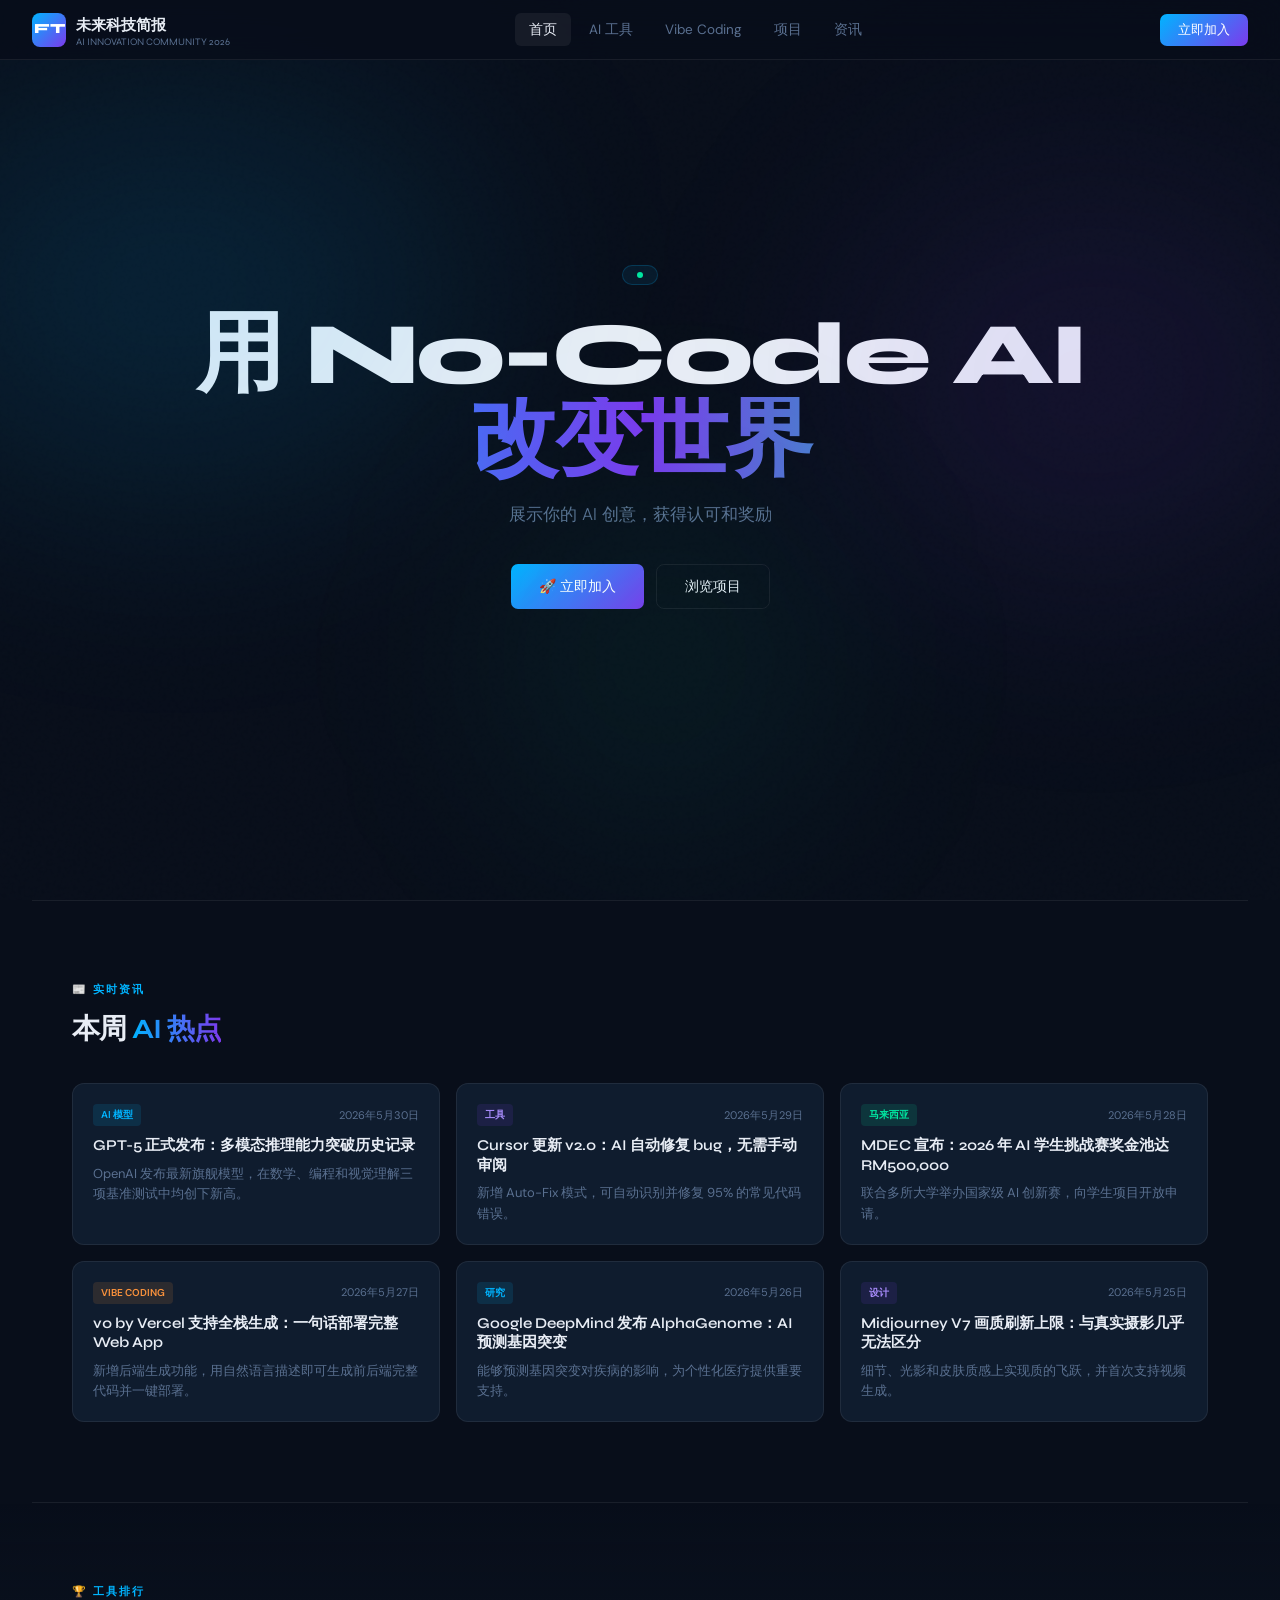
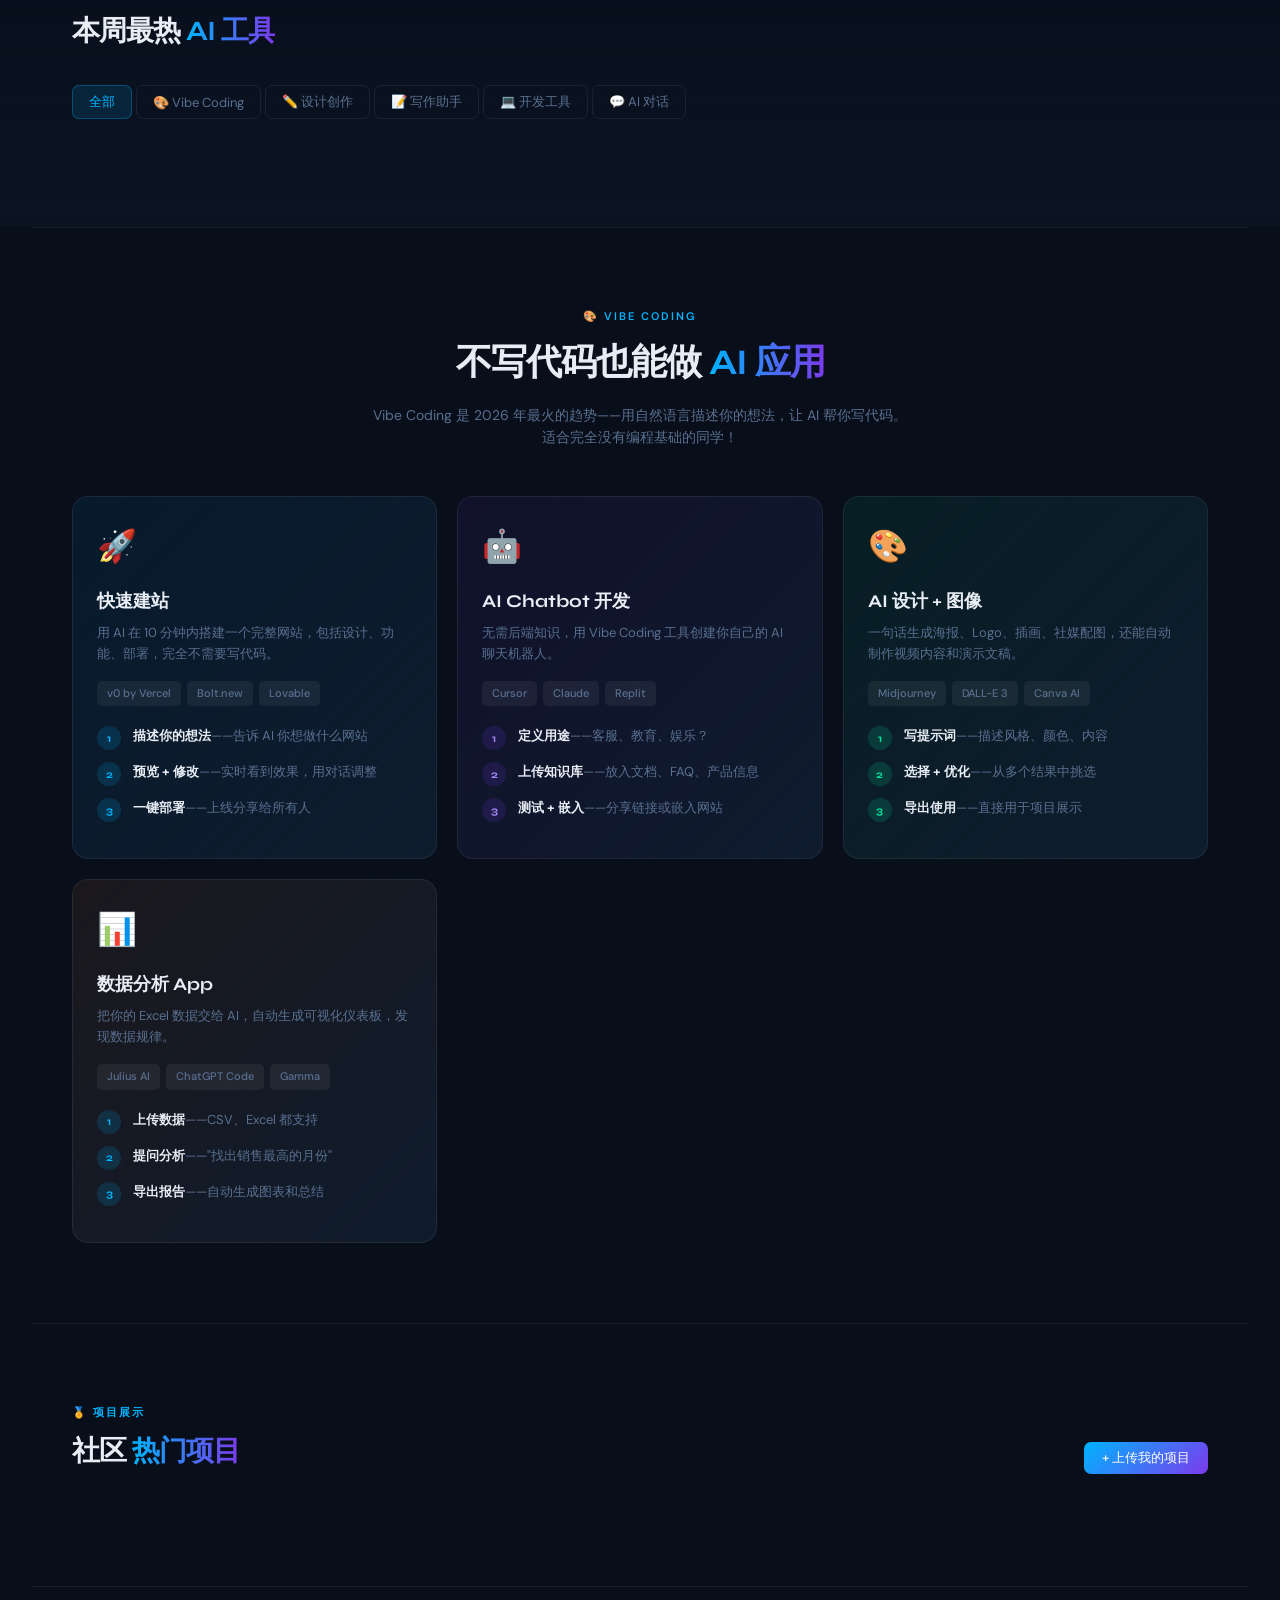
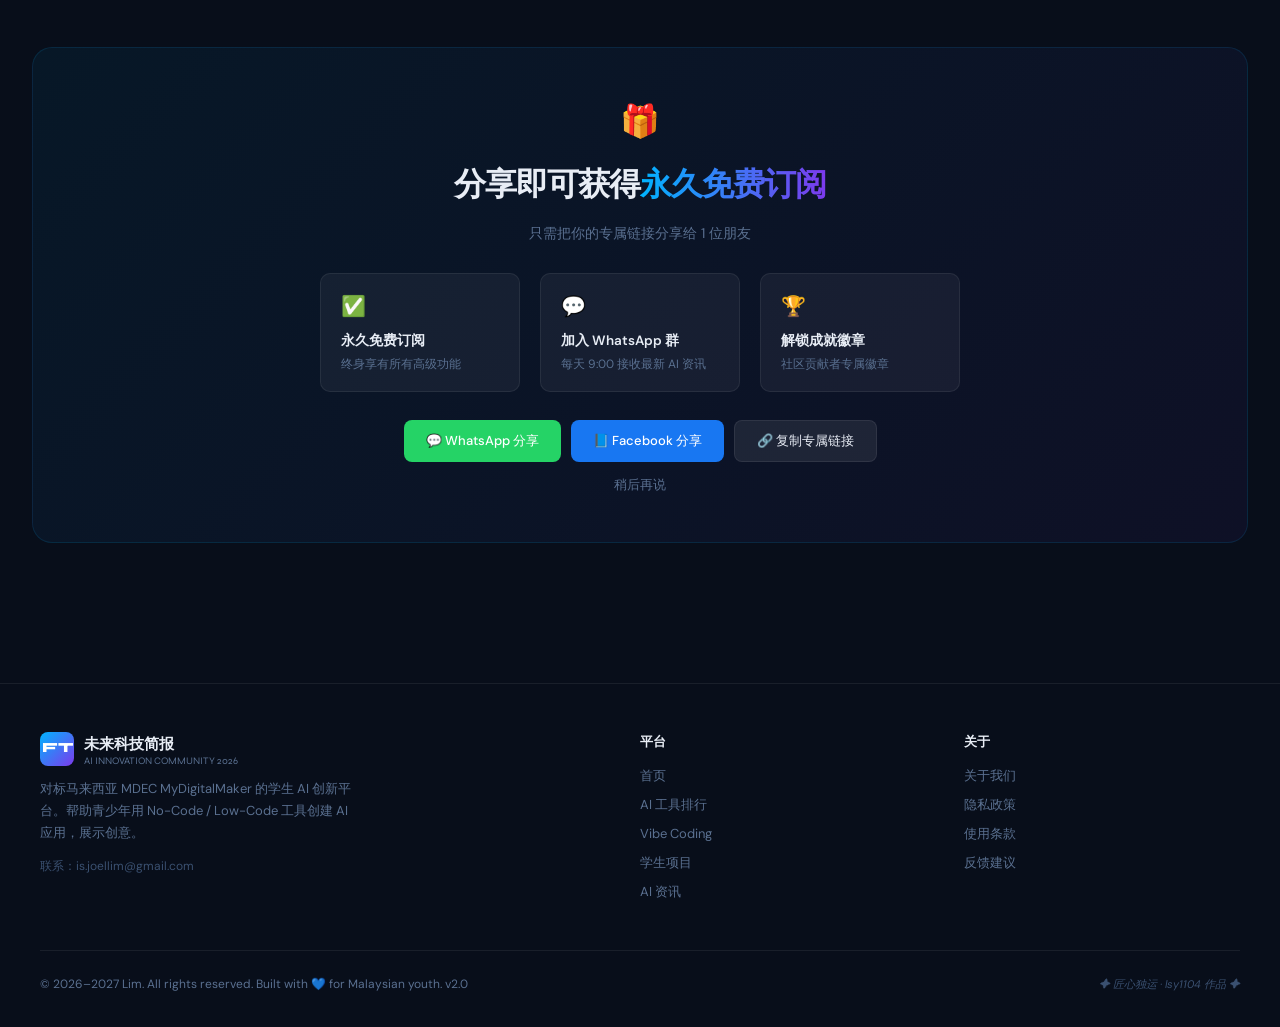
==== commit cb56c160: "Update index.html" ====
--- a/index.html
+++ b/index.html
@@ -219,12 +219,10 @@
   <a href="#projects" id="nav-projects">项目</a>
   <a href="#news" id="nav-news">资讯</a>
 </div>
-  <div class="nav-actions">
-    <button class="lang-btn" id="lang-btn">
-🌐 中文
-</button>
-    <button class="btn-primary" id="nav-auth-btn" onclick="openModal('auth')">登录 / 注册</button>
-  </div>
+<div class="nav-actions">
+  <!-- 语言按钮由 i18n.js 动态生成 -->
+  <button class="btn-primary" data-i18n="nav.join">立即加入</button>
+</div>
 </nav>
 
 <section class="hero">
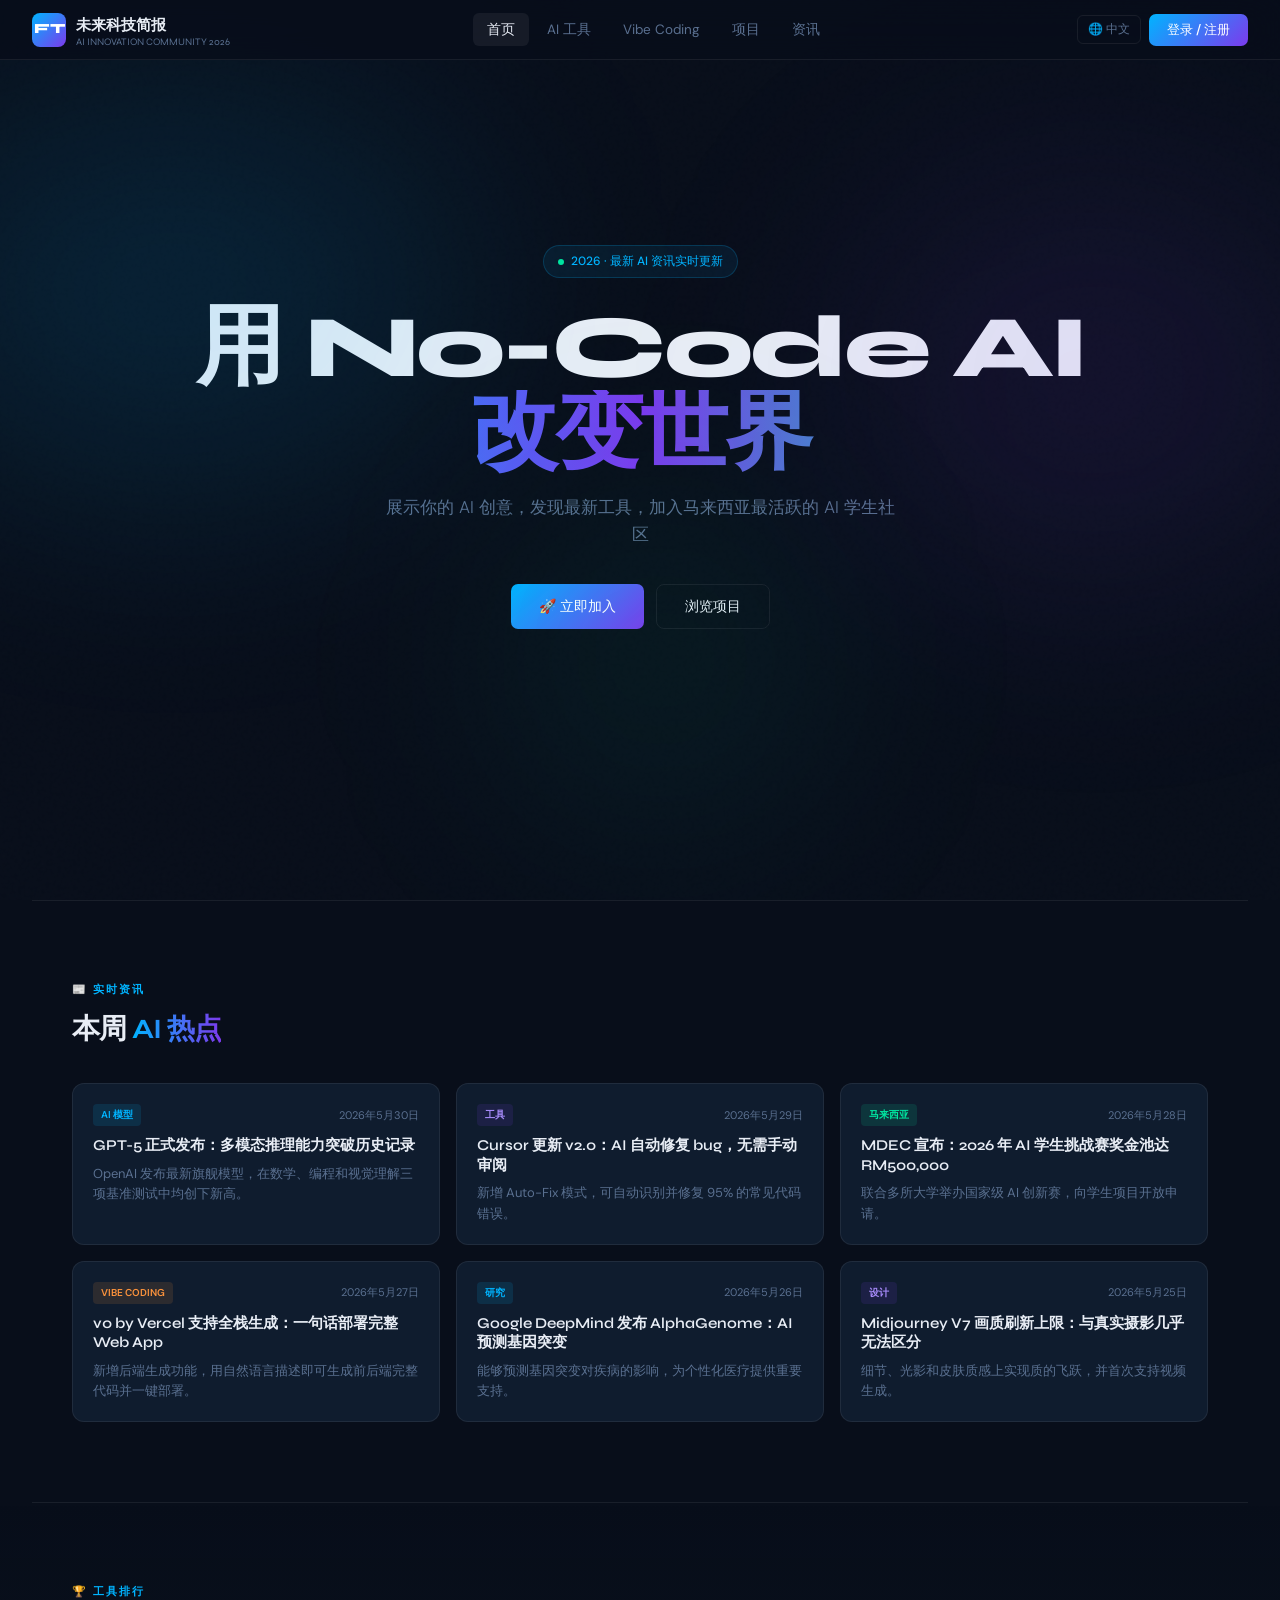
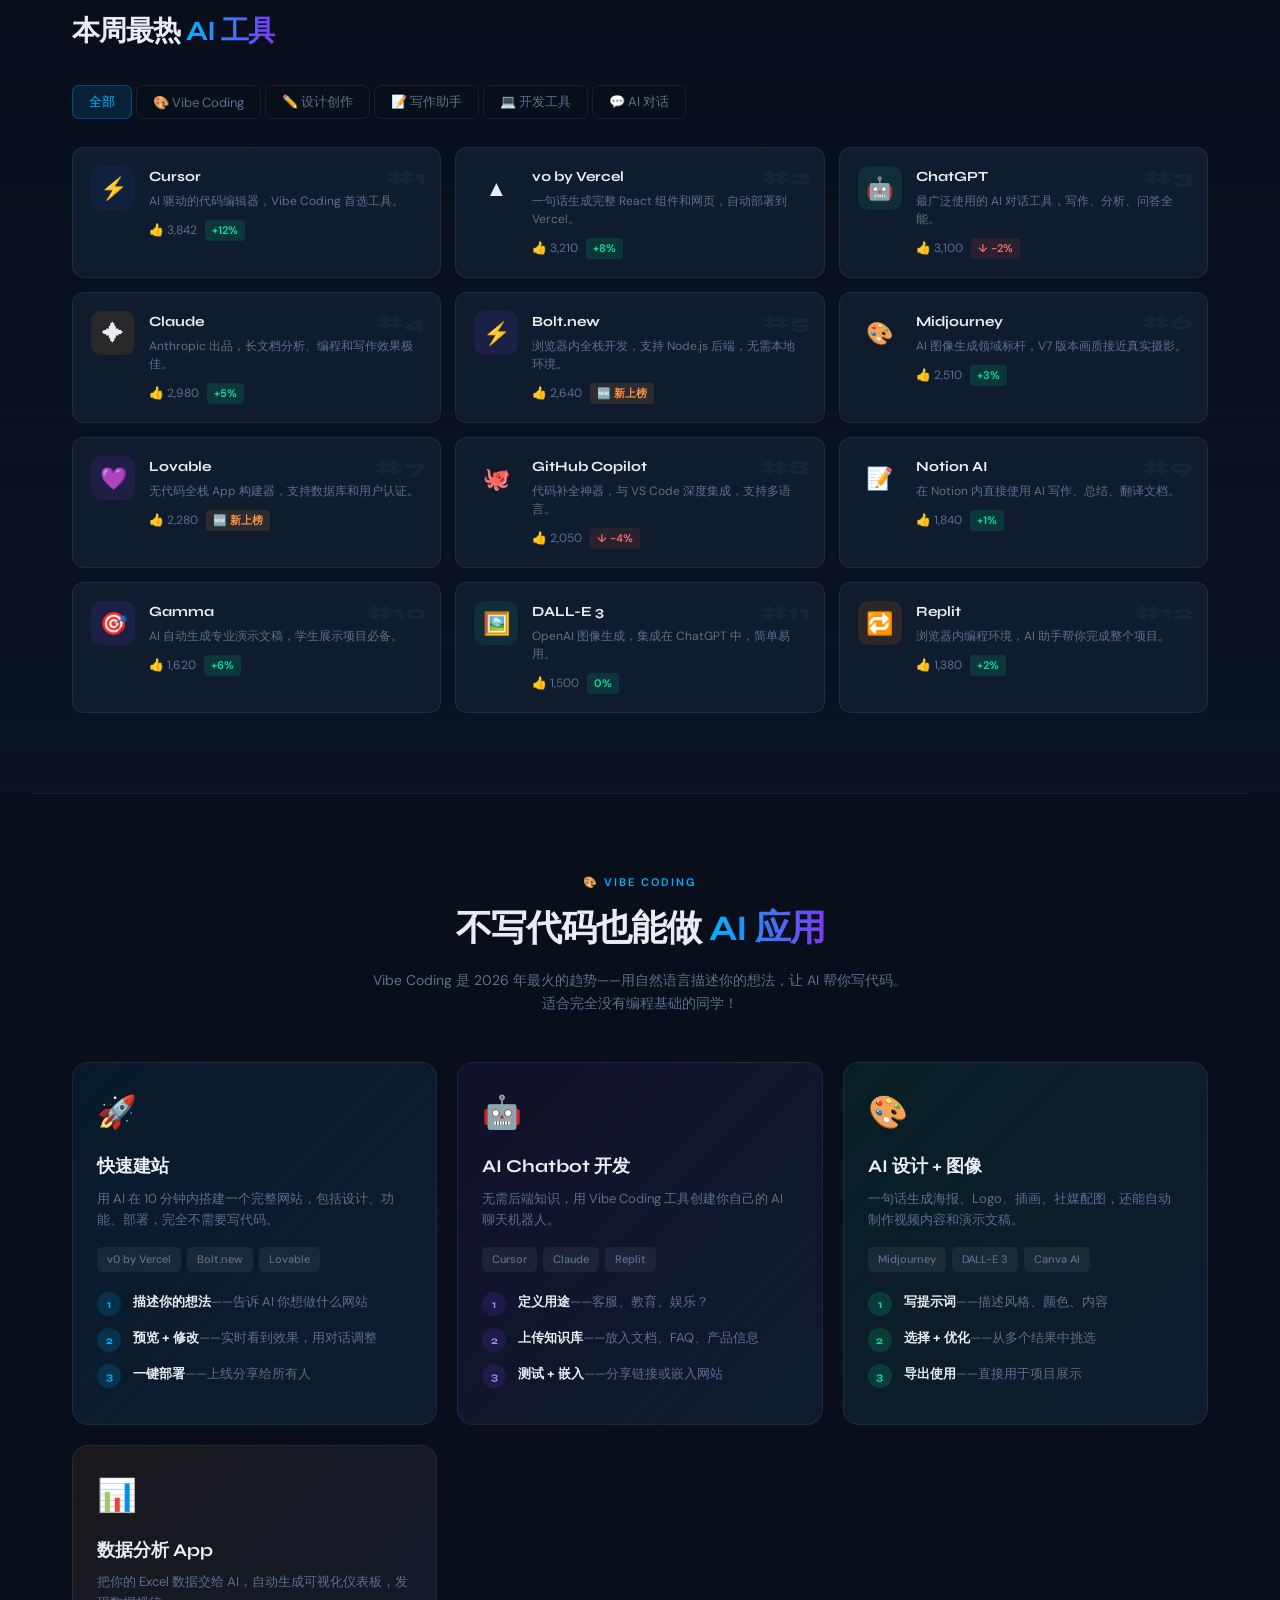
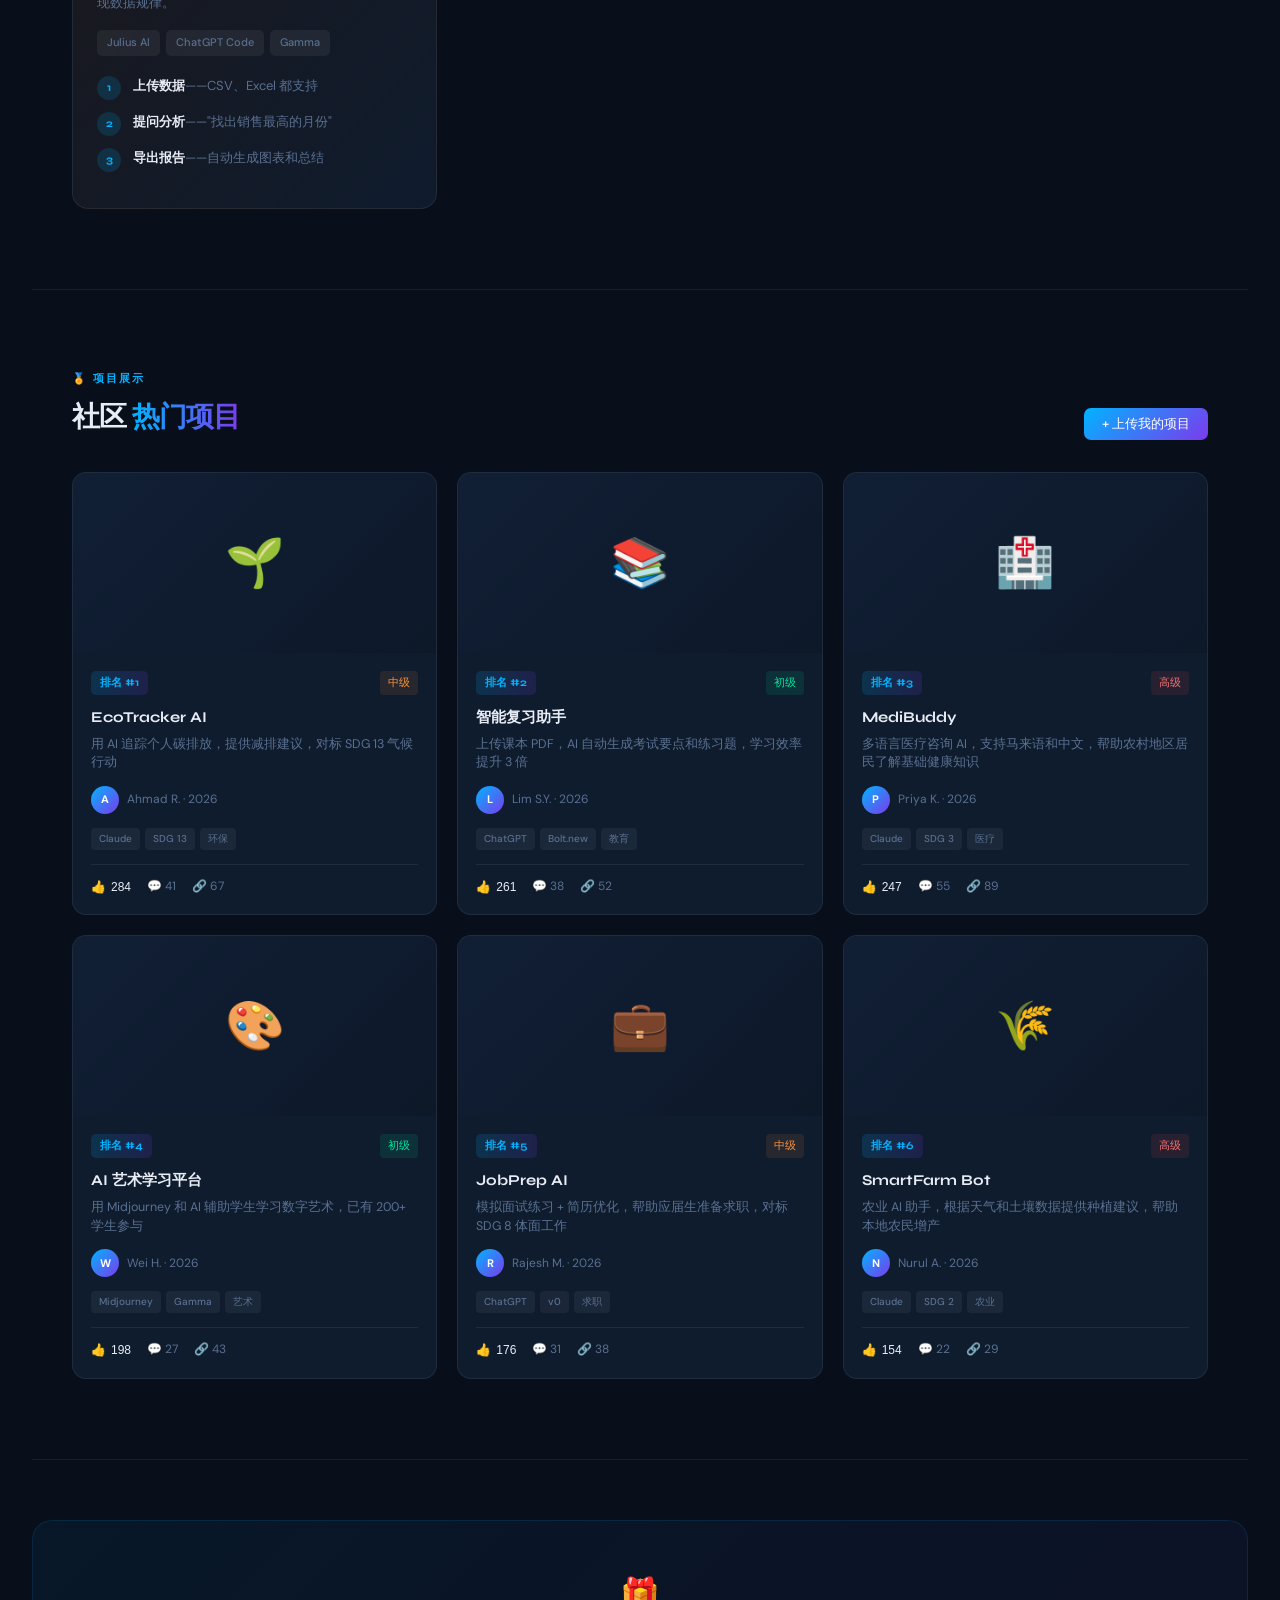
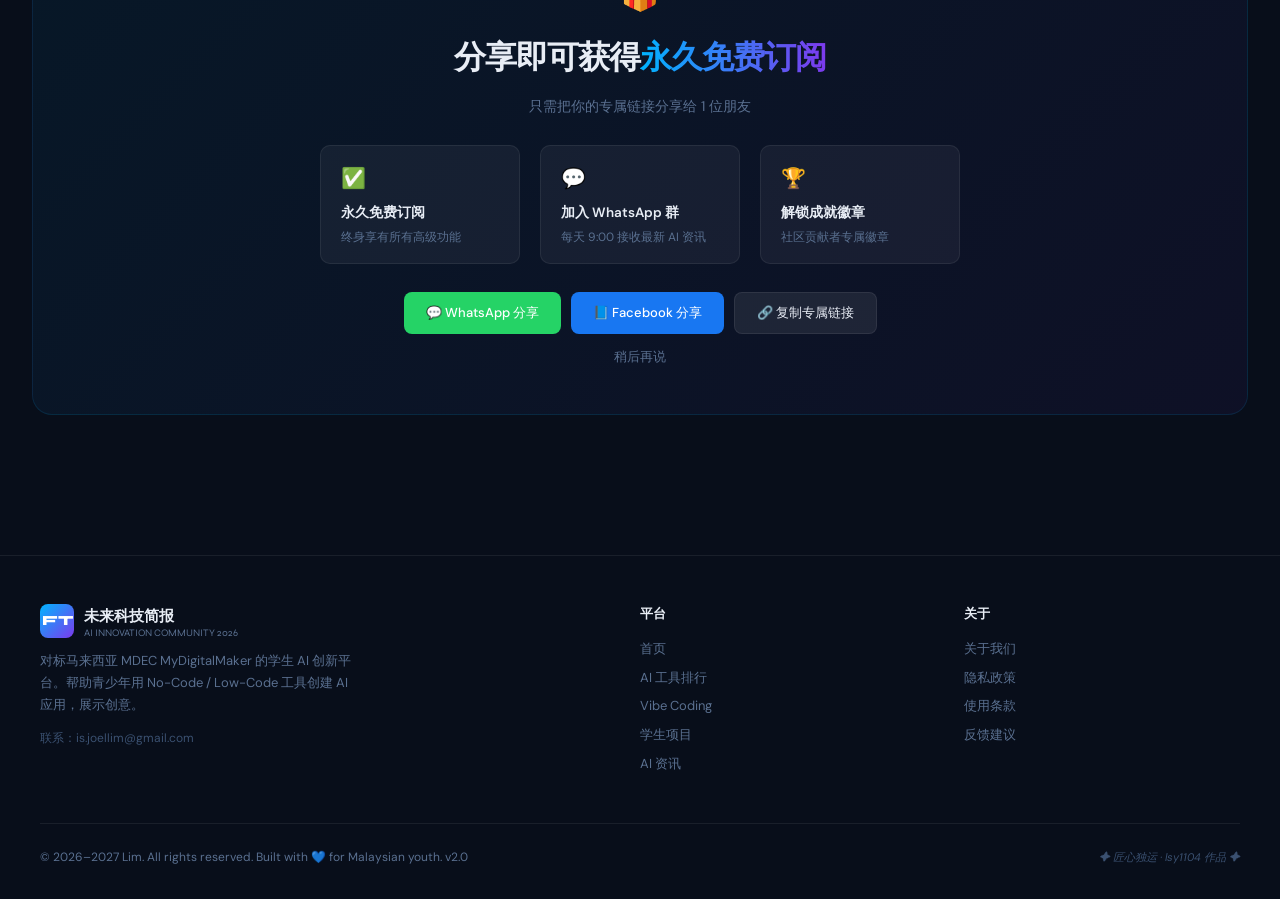
==== commit 57ae714e: "Update index.html" ====
--- a/index.html
+++ b/index.html
@@ -219,25 +219,21 @@
   <a href="#projects" id="nav-projects">项目</a>
   <a href="#news" id="nav-news">资讯</a>
 </div>
-<div class="nav-actions">
-  <!-- 语言按钮由 i18n.js 动态生成 -->
-  <button class="btn-primary" data-i18n="nav.join">立即加入</button>
-</div>
+  <div class="nav-actions">
+    <button class="lang-btn" id="lang-btn">
+🌐 中文
+</button>
+    <button class="btn-primary" id="nav-auth-btn" onclick="openModal('auth')">登录 / 注册</button>
+  </div>
 </nav>
 
 <section class="hero">
   <div class="hero-glow glow-blue"></div>
   <div class="hero-glow glow-purple"></div>
   <div class="hero-glow glow-green"></div>
-<div class="hero-badge" data-i18n="hero.badge">
-  <div class="badge-dot"></div>
-</div>
-
-<h1>
-  <span class="line1" data-i18n="hero.title_line1">用 No-Code AI</span>
-  <span class="line2" data-i18n="hero.title_line2">改变世界</span>
-</h1>
-<p class="hero-sub" data-i18n="hero.subtitle">展示你的 AI 创意，获得认可和奖励</p>
+<div class="hero-badge"><div class="badge-dot"></div>2026 · 最新 AI 资讯实时更新</div>
+<h1><span class="line1">用 No-Code AI</span><span class="line2">改变世界</span></h1>
+<p class="hero-sub">展示你的 AI 创意，发现最新工具，加入马来西亚最活跃的 AI 学生社区</p>
   <div class="hero-ctas">
     <button class="btn-primary btn-lg" onclick="openModal('auth')">🚀 立即加入</button>
     <button class="btn-outline btn-lg" onclick="scrollTo({top: document.getElementById('projects').offsetTop - 70, behavior:'smooth'})">浏览项目</button>
@@ -567,8 +563,8 @@
           <span class="project-rank-badge">排名 #${p.rank || i+1}</span>
           <span class="project-diff diff-${p.diff || 'beginner'}">${p.diff === 'beginner' ? '初级' : p.diff === 'intermediate' ? '中级' : '高级'}</span>
         </div>
-<div class="project-title">${p.title || p.name}</div>
-<div class="creator-avatar">${(p.author_name || p.creator || '?')[0]}</div>
+        <div class="project-title">${p.name}</div>
+        <div class="project-desc">${p.desc}</div>
         <div class="project-creator">
           <div class="creator-avatar">${(p.author_name || p.creator || '?')[0]}</div>
           <div class="creator-name">${p.author_name || p.creator || '匿名'} · 2026</div>
